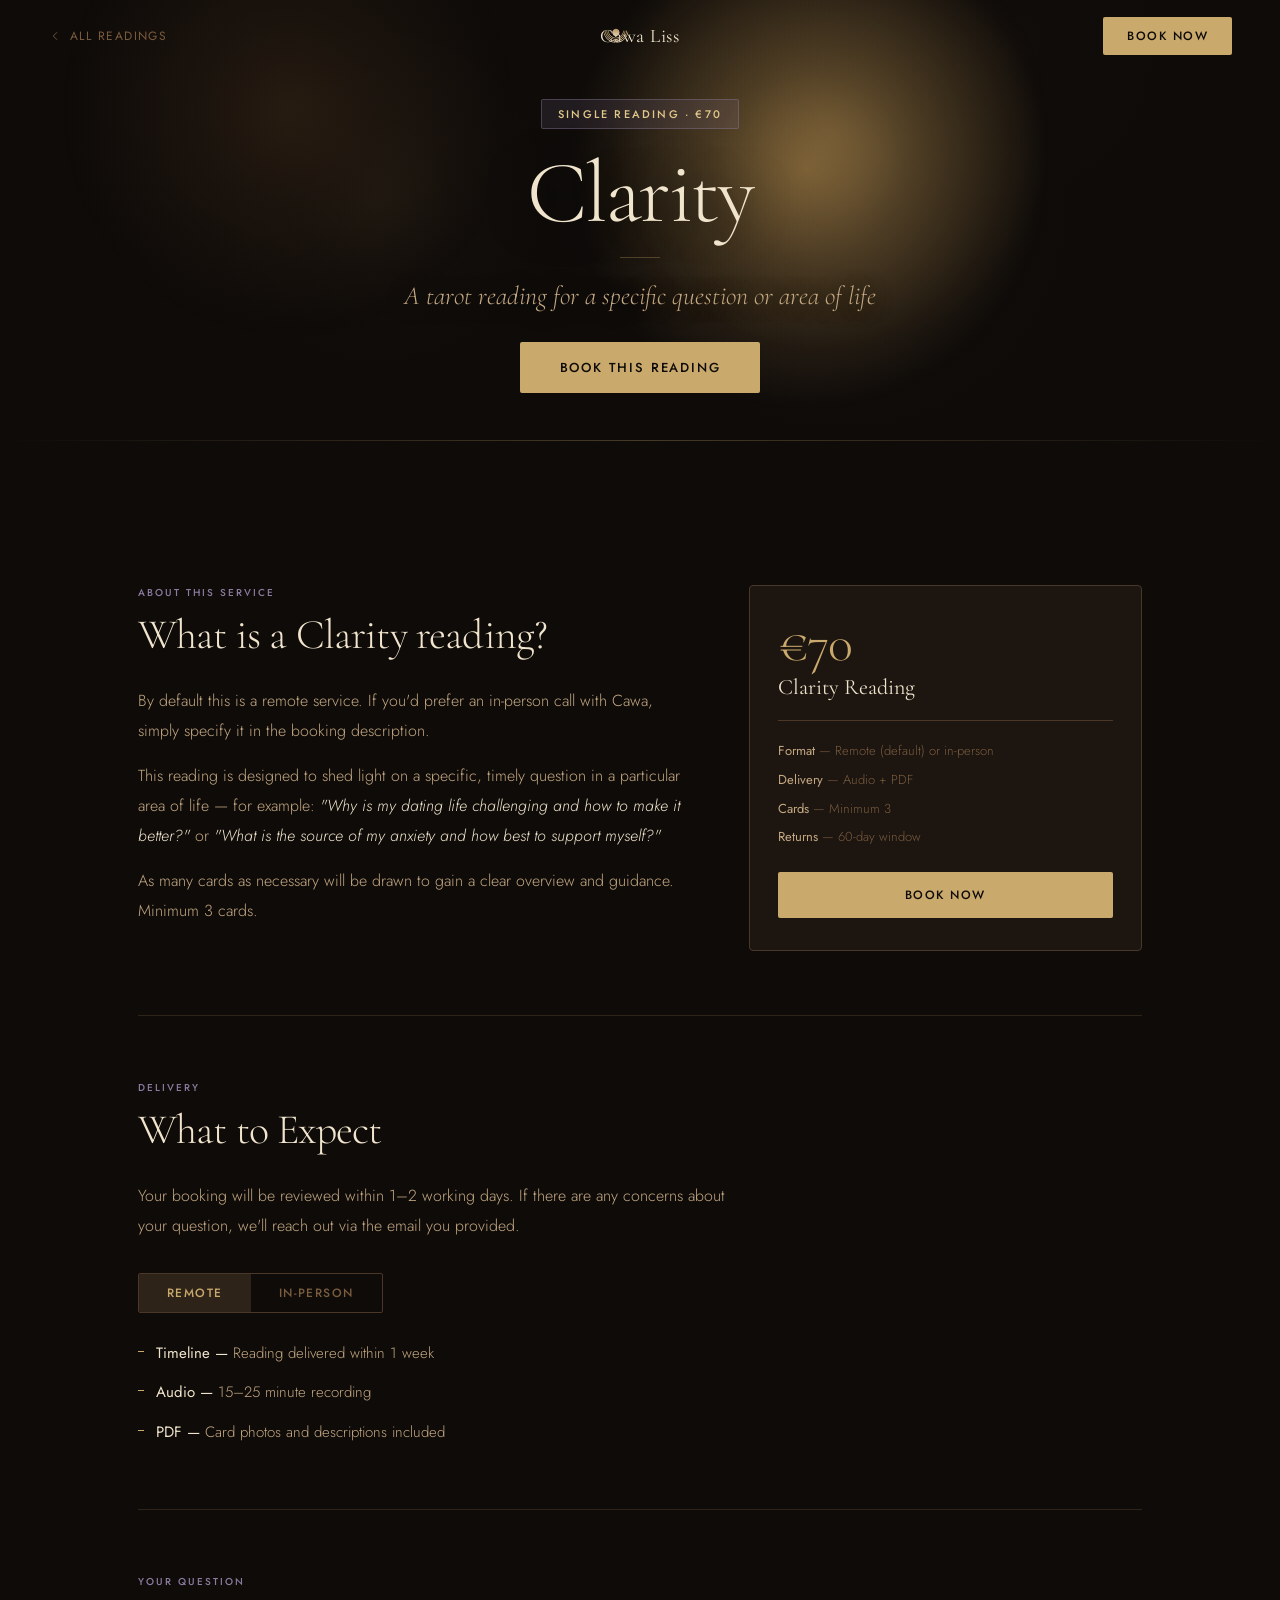
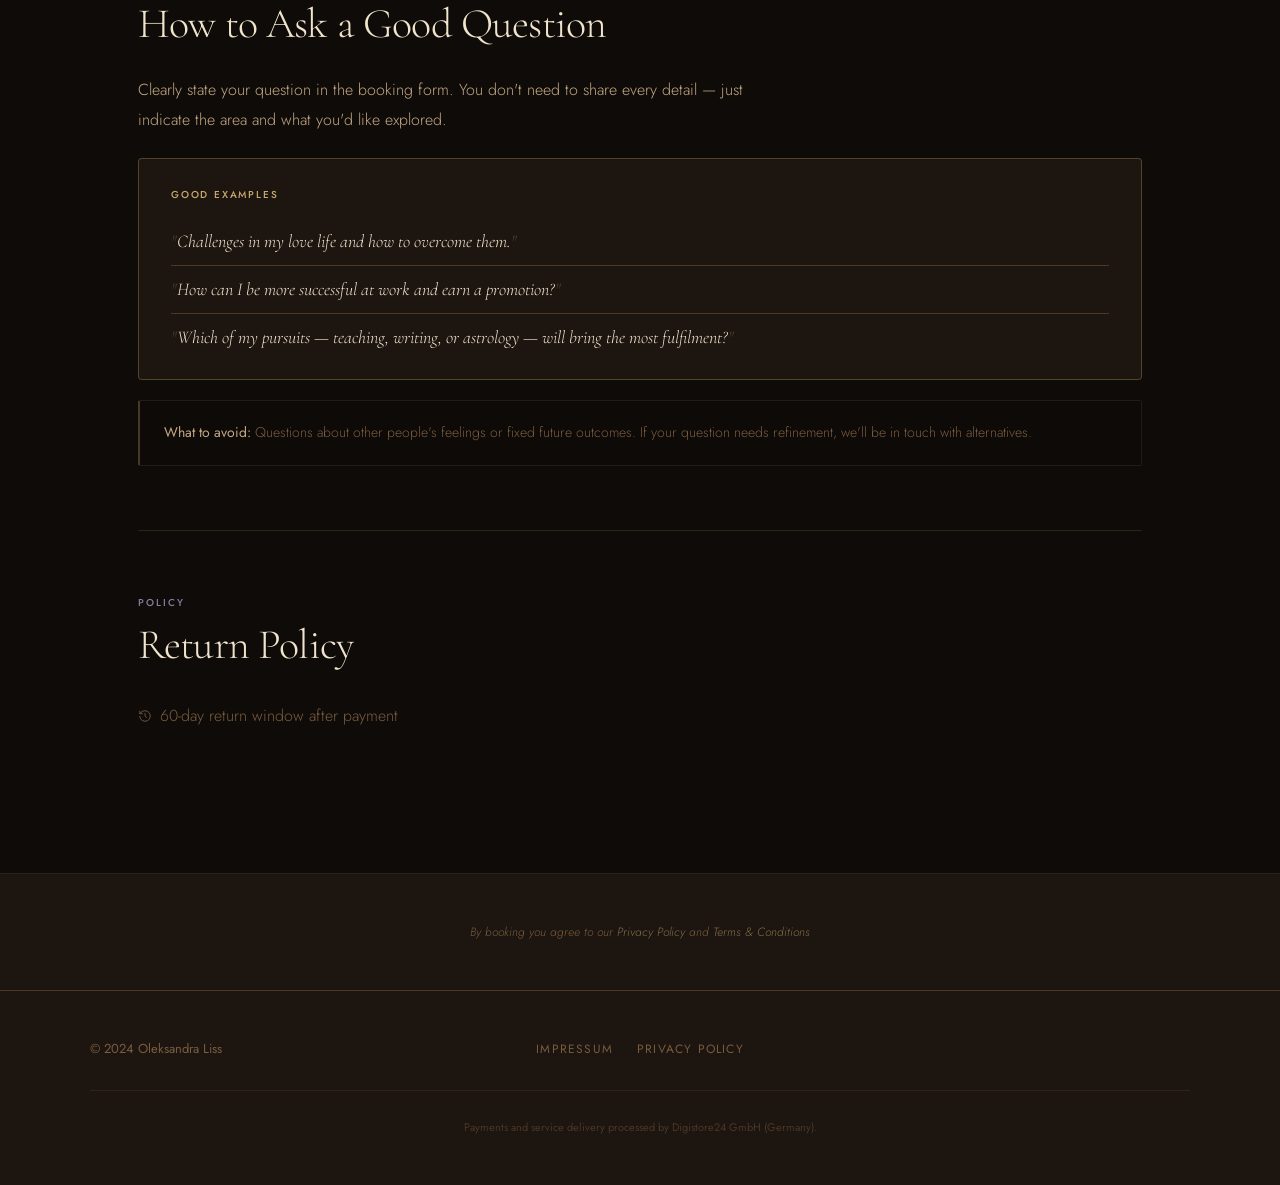
==== clarity.html @ 07af7217 "Initial commit: Tarot booking platform HTML pages, assets, and uploads for the Tarot booking/reading" ====
<!DOCTYPE html>
<html lang="en">
<head>
<meta charset="UTF-8">
<meta http-equiv="Cache-Control" content="no-cache, no-store, must-revalidate">
<link rel="icon" type="image/png" href="assets/cawa_logo.png">
<meta name="viewport" content="width=device-width, initial-scale=1.0">
<title>Clarity — Cawa Liss Tarot</title>
<link rel="preconnect" href="https://fonts.googleapis.com">
<link rel="preconnect" href="https://fonts.gstatic.com" crossorigin>
<link href="https://fonts.googleapis.com/css2?family=Cormorant+Garamond:ital,wght@0,300;0,400;0,500;0,600;1,300;1,400;1,500;1,600&family=Jost:wght@300;400;500;600&display=swap" rel="stylesheet">
<style>
*,*::before,*::after{margin:0;padding:0;box-sizing:border-box;}
html{scroll-behavior:smooth;font-size:16px;}
::-webkit-scrollbar{width:5px;}
::-webkit-scrollbar-track{background:#0E0B09;}
::-webkit-scrollbar-thumb{background:#2E2318;border-radius:3px;}

:root{
  --obsidian:#0E0B09;
  --dark-earth:#1C1510;
  --soil:#2E2318;
  --bark:#4A3728;
  --clay:#7A5C3E;
  --sand:#C4A882;
  --gold:#C9A96C;
  --gold-light:#E2C98A;
  --gold-dim:rgba(201,169,108,0.3);
  --cream:#F0E4CC;
  --midnight:#07101F;
  --mist:#8B7B9E;
  --font-display:'Cormorant Garamond',Georgia,serif;
  --font-body:'Jost',system-ui,sans-serif;
  --ease:cubic-bezier(0.4,0,0.2,1);
}

body{font-family:var(--font-body);background:var(--obsidian);color:var(--sand);-webkit-font-smoothing:antialiased;overflow-x:hidden;}

/* NAV */
nav{position:fixed;top:0;left:0;right:0;z-index:100;display:grid;grid-template-columns:1fr auto 1fr;align-items:center;padding:0 48px;height:72px;transition:background 0.4s var(--ease),backdrop-filter 0.4s var(--ease);border-bottom:1px solid transparent;}
nav.scrolled{background:rgba(14,11,9,0.88);backdrop-filter:blur(18px);-webkit-backdrop-filter:blur(18px);border-color:rgba(74,55,40,0.4);}
.nav-logo{display:grid;align-items:center;text-decoration:none;justify-self:center;}
.nav-logo img,.nav-logo-name{grid-area:1/1;}
.nav-logo img{height:32px;width:auto;opacity:0;transform:scale(0.85);transition:opacity 0.5s var(--ease),transform 0.5s var(--ease);}
.nav-logo-name{font-family:var(--font-display);font-size:19px;font-weight:400;color:var(--cream);letter-spacing:0.04em;opacity:1;transition:opacity 0.5s var(--ease);}
.nav-logo.scrolled img{opacity:1;transform:scale(1);}
.nav-logo.scrolled .nav-logo-name{opacity:0;}
.nav-back{font-family:var(--font-body);font-size:12px;font-weight:400;letter-spacing:0.12em;text-transform:uppercase;color:var(--clay);text-decoration:none;display:flex;align-items:center;gap:8px;transition:color 0.3s;justify-self:start;}
.nav-back:hover{color:var(--gold);}
.nav-back svg{width:14px;height:14px;stroke:currentColor;fill:none;stroke-width:1.5;stroke-linecap:round;stroke-linejoin:round;}
.nav-cta{font-family:var(--font-body);font-size:12px;font-weight:500;letter-spacing:0.12em;text-transform:uppercase;color:var(--obsidian);background:var(--gold);padding:10px 24px;border-radius:2px;text-decoration:none;transition:all 0.3s var(--ease);opacity:0;pointer-events:none;justify-self:end;}
.nav-cta.visible{opacity:1;pointer-events:auto;}
.nav-cta:hover{background:var(--gold-light);}

/* HERO */
#hero{position:relative;width:100%;min-height:380px;height:auto;max-height:440px;padding:100px 0 48px;display:flex;flex-direction:column;align-items:center;justify-content:center;text-align:center;overflow:hidden;}
#smoke-canvas{position:absolute;inset:0;width:100%;height:100%;}
.hero-glow{position:absolute;inset:0;width:100%;height:100%;pointer-events:none;z-index:1;}
.hero-content{position:relative;z-index:2;display:flex;flex-direction:column;align-items:center;gap:20px;padding:0 24px;max-width:800px;}
.hero-price-tag{font-family:var(--font-body);font-size:11px;font-weight:500;letter-spacing:0.2em;text-transform:uppercase;color:var(--gold-light);background:rgba(139,123,158,0.15);border:1px solid rgba(139,123,158,0.4);padding:6px 16px;border-radius:2px;}
.hero-title{font-family:var(--font-display);font-size:clamp(44px,7vw,88px);font-weight:300;color:var(--cream);line-height:1;letter-spacing:-0.03em;text-shadow:0 2px 40px rgba(14,11,9,0.8);}
.hero-subtitle{font-family:var(--font-display);font-size:clamp(18px,2.5vw,26px);font-style:italic;font-weight:300;color:var(--sand);line-height:1.4;max-width:520px;text-shadow:0 1px 20px rgba(14,11,9,0.9);}
.hero-price{font-family:var(--font-display);font-size:clamp(28px,4vw,48px);font-weight:300;color:var(--gold);letter-spacing:-0.02em;}
.btn-book{display:inline-flex;align-items:center;justify-content:center;font-family:var(--font-body);font-size:13px;font-weight:500;letter-spacing:0.14em;text-transform:uppercase;color:var(--obsidian);background:var(--gold);padding:16px 40px;border-radius:2px;text-decoration:none;transition:all 0.3s var(--ease);margin-top:8px;}
.btn-book:hover{background:var(--gold-light);transform:scale(0.98);}
.hero-divider{width:40px;height:1px;background:var(--gold-dim);}

/* CONTENT */
.page-content{max-width:1100px;margin:0 auto;padding:80px 48px;}
.section-divider{width:100%;height:1px;background:linear-gradient(90deg,transparent,var(--gold-dim),transparent);}
.content-section{padding:64px 0;border-bottom:1px solid var(--soil);}
.content-section:last-of-type{border-bottom:none;}
.section-label{font-family:var(--font-body);font-size:10px;font-weight:500;letter-spacing:0.2em;text-transform:uppercase;color:var(--mist);margin-bottom:12px;}
.section-heading{font-family:var(--font-display);font-size:clamp(28px,3.5vw,42px);font-weight:300;color:var(--cream);line-height:1.1;letter-spacing:-0.02em;margin-bottom:28px;}
.body-text{font-family:var(--font-body);font-size:16px;font-weight:300;color:var(--sand);line-height:1.85;max-width:68ch;}
.body-text+.body-text{margin-top:16px;}
.body-text em{color:var(--cream);font-style:italic;}

/* 2-COL LAYOUT */
.two-col{display:grid;grid-template-columns:1fr 1fr;gap:60px;align-items:start;}
.two-col.wide-left{grid-template-columns:1.4fr 1fr;}

/* TAB TOGGLE */
.tab-toggle{margin-top:32px;}
.tab-buttons{display:flex;border:1px solid var(--bark);border-radius:2px;overflow:hidden;width:fit-content;margin-bottom:28px;}
.tab-btn{font-family:var(--font-body);font-size:12px;font-weight:500;letter-spacing:0.12em;text-transform:uppercase;color:var(--clay);background:none;border:none;padding:10px 28px;cursor:pointer;transition:all 0.3s var(--ease);}
.tab-btn.active{background:var(--soil);color:var(--gold);}
.tab-btn:hover:not(.active){color:var(--sand);}
.tab-pane{display:none;}
.tab-pane.active{display:block;}
.delivery-list{list-style:none;display:flex;flex-direction:column;gap:14px;margin-top:8px;}
.delivery-list li{font-family:var(--font-body);font-size:15px;font-weight:300;color:var(--sand);line-height:1.7;padding-left:18px;position:relative;}
.delivery-list li::before{content:'';position:absolute;left:0;top:10px;width:6px;height:1px;background:var(--gold);}
.delivery-item-label{color:var(--cream);font-weight:400;}

/* EXAMPLES BLOCK */
.examples-block{background:var(--dark-earth);border:1px solid var(--gold-dim);border-radius:4px;padding:28px 32px;margin-top:24px;}
.examples-label{font-family:var(--font-body);font-size:10px;font-weight:500;letter-spacing:0.18em;text-transform:uppercase;color:var(--gold);margin-bottom:16px;}
.example-item{font-family:var(--font-display);font-size:18px;font-style:italic;font-weight:300;color:var(--cream);line-height:1.5;padding:10px 0;border-bottom:1px solid var(--bark);}
.example-item:last-child{border-bottom:none;padding-bottom:0;}
.example-item::before{content:'"';color:var(--gold-dim);}
.example-item::after{content:'"';color:var(--gold-dim);}

/* AVOID BLOCK */
.avoid-block{background:rgba(14,11,9,0.6);border:1px solid rgba(74,55,40,0.4);border-left:2px solid rgba(201,169,108,0.3);border-radius:2px;padding:20px 24px;margin-top:16px;}
.avoid-block p{font-family:var(--font-body);font-size:14px;font-weight:300;color:var(--clay);line-height:1.7;}
.avoid-block strong{color:var(--sand);font-weight:400;}

/* RETURN POLICY */
.return-badge{display:inline-flex;align-items:center;gap:8px;margin-top:8px;}
.return-badge svg{width:14px;height:14px;stroke:var(--clay);fill:none;stroke-width:1.5;flex-shrink:0;}
.return-badge span{font-family:var(--font-body);font-size:13px;font-weight:300;color:var(--clay);}

/* SIDEBAR CARD */
.info-card{background:var(--dark-earth);border:1px solid var(--bark);border-radius:4px;padding:32px 28px;position:sticky;top:100px;}
.info-card-price{font-family:var(--font-display);font-size:52px;font-weight:300;color:var(--gold);letter-spacing:-0.03em;line-height:1;margin-bottom:4px;}
.info-card-name{font-family:var(--font-display);font-size:22px;font-weight:400;color:var(--cream);margin-bottom:20px;}
.info-card-divider{height:1px;background:var(--bark);margin:20px 0;}
.info-card-detail{font-family:var(--font-body);font-size:13px;font-weight:300;color:var(--clay);line-height:1.6;margin-bottom:8px;}
.info-card-detail strong{color:var(--sand);font-weight:400;}
.btn-book-card{display:flex;align-items:center;justify-content:center;font-family:var(--font-body);font-size:12px;font-weight:500;letter-spacing:0.12em;text-transform:uppercase;color:var(--obsidian);background:var(--gold);padding:14px 24px;border-radius:2px;text-decoration:none;transition:all 0.3s var(--ease);margin-top:24px;width:100%;}
.btn-book-card:hover{background:var(--gold-light);}

/* BOTTOM CTA */
.bottom-cta{background:var(--dark-earth);border-top:1px solid var(--soil);padding:48px;text-align:center;}
.bottom-cta-text{font-family:var(--font-body);font-size:12px;font-weight:300;color:var(--clay);line-height:1.7;}
.bottom-cta-text a{color:rgba(201,169,108,0.6);text-decoration:none;transition:color 0.3s;}
.bottom-cta-text a:hover{color:var(--gold);}

/* FOOTER */
footer{background:var(--dark-earth);border-top:1px solid var(--bark);padding:48px;}
.footer-inner{max-width:1100px;margin:0 auto;display:grid;grid-template-columns:1fr auto 1fr;gap:32px;align-items:center;margin-bottom:32px;}
.footer-copy{font-family:var(--font-body);font-size:13px;color:var(--clay);}
.footer-links{display:flex;gap:24px;justify-content:center;}
.footer-links a{font-family:var(--font-body);font-size:12px;letter-spacing:0.1em;text-transform:uppercase;color:var(--clay);text-decoration:none;transition:color 0.3s;}
.footer-links a:hover{color:var(--gold);}
.footer-smallprint{max-width:1100px;margin:0 auto;padding-top:28px;border-top:1px solid rgba(74,55,40,0.4);font-family:var(--font-body);font-size:11px;color:var(--bark);text-align:center;line-height:1.6;}

/* REVEAL */
.reveal{opacity:0;transform:translateY(24px);transition:opacity 0.6s var(--ease),transform 0.6s var(--ease);}
.reveal.revealed{opacity:1;transform:translateY(0);}
.reveal-delay-1{transition-delay:0.1s;}
.reveal-delay-2{transition-delay:0.2s;}
.reveal-delay-3{transition-delay:0.3s;}

/* RESPONSIVE */
@media(max-width:860px){
  nav{padding:0 24px;}
  .page-content{padding:60px 24px;}
  .two-col,.two-col.wide-left{grid-template-columns:1fr;}
  .info-card{position:static;margin-top:32px;}
  .footer-inner{grid-template-columns:1fr;text-align:center;gap:16px;}
  .footer-links{flex-wrap:wrap;justify-content:center;}
  .bottom-cta{padding:36px 24px;}
}
@media(max-width:480px){
  .page-content{padding:48px 20px;}
  .content-section{padding:48px 0;}
}
</style>
</head>
<body>

<!-- NAV -->
<nav id="main-nav">
  <a href="index.html" class="nav-back">
    <svg viewBox="0 0 24 24"><polyline points="15 18 9 12 15 6"/></svg>
    All readings
  </a>
  <a href="index.html" class="nav-logo">
    <img src="assets/cawa_logo.png" alt="Cawa Liss">
    <span class="nav-logo-name">Cawa Liss</span>
  </a>
  <a href="https://www.cawaliss.com" target="_blank" rel="noopener" class="nav-cta">Book Now</a>
</nav>

<!-- HERO -->
<section id="hero">
  <canvas id="smoke-canvas"></canvas>
  <canvas class="hero-glow" id="hero-glow-canvas"></canvas>
  <div class="hero-content">
    <div class="hero-price-tag">Single Reading · €70</div>
    <h1 class="hero-title">Clarity</h1>
    <div class="hero-divider"></div>
    <p class="hero-subtitle">A tarot reading for a specific question or area of life</p>
    <a href="https://www.cawaliss.com" target="_blank" rel="noopener" class="btn-book">Book This Reading</a>
  </div>
</section>

<div class="section-divider"></div>

<!-- MAIN CONTENT -->
<div class="page-content">

  <!-- ABOUT + SIDEBAR -->
  <div class="content-section two-col wide-left reveal">
    <div>
      <div class="section-label">About this service</div>
      <h2 class="section-heading">What is a Clarity reading?</h2>
      <p class="body-text">By default this is a remote service. If you'd prefer an in-person call with Cawa, simply specify it in the booking description.</p>
      <p class="body-text" style="margin-top:16px;">This reading is designed to shed light on a specific, timely question in a particular area of life — for example: <em>"Why is my dating life challenging and how to make it better?"</em> or <em>"What is the source of my anxiety and how best to support myself?"</em></p>
      <p class="body-text" style="margin-top:16px;">As many cards as necessary will be drawn to gain a clear overview and guidance. Minimum 3 cards.</p>
    </div>
    <div>
      <div class="info-card">
        <div class="info-card-price">€70</div>
        <div class="info-card-name">Clarity Reading</div>
        <div class="info-card-divider"></div>
        <div class="info-card-detail"><strong>Format</strong> — Remote (default) or in-person</div>
        <div class="info-card-detail"><strong>Delivery</strong> — Audio + PDF</div>
        <div class="info-card-detail"><strong>Cards</strong> — Minimum 3</div>
        <div class="info-card-detail"><strong>Returns</strong> — 60-day window</div>
        <a href="https://www.cawaliss.com" target="_blank" rel="noopener" class="btn-book-card">Book Now</a>
      </div>
    </div>
  </div>

  <!-- WHAT TO EXPECT -->
  <div class="content-section reveal">
    <div class="section-label">Delivery</div>
    <h2 class="section-heading">What to Expect</h2>
    <p class="body-text">Your booking will be reviewed within 1–2 working days. If there are any concerns about your question, we'll reach out via the email you provided.</p>
    <div class="tab-toggle">
      <div class="tab-buttons">
        <button class="tab-btn active" data-tab="remote">Remote</button>
        <button class="tab-btn" data-tab="inperson">In-Person</button>
      </div>
      <div class="tab-pane active" id="tab-remote">
        <ul class="delivery-list">
          <li><span class="delivery-item-label">Timeline —</span> Reading delivered within 1 week</li>
          <li><span class="delivery-item-label">Audio —</span> 15–25 minute recording</li>
          <li><span class="delivery-item-label">PDF —</span> Card photos and descriptions included</li>
        </ul>
      </div>
      <div class="tab-pane" id="tab-inperson">
        <ul class="delivery-list">
          <li><span class="delivery-item-label">Booking —</span> A call booking link sent within 1–2 working days</li>
          <li><span class="delivery-item-label">After the call —</span> Recording and PDF provided</li>
        </ul>
        <p class="body-text" style="margin-top:16px;font-size:14px;">To request in-person, specify this in your booking description.</p>
      </div>
    </div>
  </div>

  <!-- HOW TO ASK -->
  <div class="content-section reveal">
    <div class="section-label">Your question</div>
    <h2 class="section-heading">How to Ask a Good Question</h2>
    <p class="body-text">Clearly state your question in the booking form. You don't need to share every detail — just indicate the area and what you'd like explored.</p>

    <div class="examples-block">
      <div class="examples-label">Good examples</div>
      <div class="example-item">Challenges in my love life and how to overcome them.</div>
      <div class="example-item">How can I be more successful at work and earn a promotion?</div>
      <div class="example-item">Which of my pursuits — teaching, writing, or astrology — will bring the most fulfilment?</div>
    </div>

    <div class="avoid-block" style="margin-top:20px;">
      <p><strong>What to avoid:</strong> Questions about other people's feelings or fixed future outcomes. If your question needs refinement, we'll be in touch with alternatives.</p>
    </div>
  </div>

  <!-- RETURN POLICY -->
  <div class="content-section reveal">
    <div class="section-label">Policy</div>
    <h2 class="section-heading">Return Policy</h2>
    <div class="return-badge">
      <svg viewBox="0 0 24 24"><path d="M3 12a9 9 0 1 0 9-9 9.75 9.75 0 0 0-6.74 2.74L3 8"/><path d="M3 3v5h5"/><polyline points="12 7 12 12 15 15"/></svg>
      <span style="font-size: 16px">60-day return window after payment</span>
    </div>
  </div>

</div>

<!-- BOTTOM CTA -->
<div class="bottom-cta">
  <p class="bottom-cta-text"><em>By booking you agree to our <a href="#">Privacy Policy</a> and <a href="#">Terms &amp; Conditions</a></em></p>
</div>

<!-- FOOTER -->
<footer>
  <div class="footer-inner">
    <div class="footer-copy">© 2024 Oleksandra Liss</div>
    <div class="footer-links">
      <a href="#">Impressum</a>
      <a href="#">Privacy Policy</a>
    </div>
    <div></div>
  </div>
  <div class="footer-smallprint">Payments and service delivery processed by Digistore24 GmbH (Germany).</div>
</footer>

<script>
/* SMOKE CANVAS */
(function(){
  const canvas=document.getElementById('smoke-canvas');
  const ctx=canvas.getContext('2d');
  let W,H;
  function resize(){W=canvas.width=canvas.offsetWidth;H=canvas.height=canvas.offsetHeight;}
  resize();
  window.addEventListener('resize',resize);
  const orbs=Array.from({length:6},(_,i)=>{
    const palette=[[201,169,108],[201,169,108],[44,74,106],[26,14,28],[139,123,158],[180,130,80]];
    const c=palette[i];
    return{cx:0.2+Math.random()*0.6,cy:0.2+Math.random()*0.6,r:0.28+Math.random()*0.32,color:c,alphaBase:0.05+Math.random()*0.07,pulsePhase:Math.random()*Math.PI*2,pulseSpeed:0.00045+Math.random()*0.0003,pulseDepth:0.3+Math.random()*0.25,rPulsePhase:Math.random()*Math.PI*2,rPulseSpeed:0.00035+Math.random()*0.00025,speedX:(Math.random()-0.5)*0.0006,speedY:(Math.random()-0.5)*0.00045,drift:Math.random()*Math.PI*2,driftSpeed:0.000175+Math.random()*0.000125};
  });
  let last=0;
  function draw(ts){
    const dt=Math.min(ts-last,50);last=ts;
    ctx.clearRect(0,0,W,H);
    ctx.fillStyle='#0E0B09';ctx.fillRect(0,0,W,H);
    for(const o of orbs){
      o.drift+=o.driftSpeed*dt;o.pulsePhase+=o.pulseSpeed*dt;o.rPulsePhase+=o.rPulseSpeed*dt;
      o.cx+=o.speedX*dt+Math.sin(o.drift)*0.00009;
      o.cy+=o.speedY*dt+Math.cos(o.drift*0.6)*0.00007;
      if(o.cx<0.08||o.cx>0.92)o.speedX*=-0.98;
      if(o.cy<0.08||o.cy>0.92)o.speedY*=-0.98;
      o.cx=Math.max(0.08,Math.min(0.92,o.cx));
      o.cy=Math.max(0.08,Math.min(0.92,o.cy));
      const pulse=1+o.pulseDepth*Math.sin(o.pulsePhase);
      const rp=1+(0.08+Math.random()*0.01)*Math.sin(o.rPulsePhase);
      const alpha=o.alphaBase*pulse;
      const r=o.r*rp*Math.min(W,H);
      const x=o.cx*W,y=o.cy*H;
      const grd=ctx.createRadialGradient(x,y,0,x,y,r);
      const[R,G,B]=o.color;
      grd.addColorStop(0,`rgba(${R},${G},${B},${alpha})`);
      grd.addColorStop(0.45,`rgba(${R},${G},${B},${alpha*0.35})`);
      grd.addColorStop(1,`rgba(${R},${G},${B},0)`);
      ctx.beginPath();ctx.arc(x,y,r,0,Math.PI*2);ctx.fillStyle=grd;ctx.fill();
    }
    const vig=ctx.createRadialGradient(W/2,H/2,H*0.1,W/2,H/2,H*0.8);
    vig.addColorStop(0,'rgba(14,11,9,0)');vig.addColorStop(0.7,'rgba(14,11,9,0.3)');vig.addColorStop(1,'rgba(14,11,9,0.7)');
    ctx.fillStyle=vig;ctx.fillRect(0,0,W,H);
    requestAnimationFrame(draw);
  }
  requestAnimationFrame(draw);
})();

/* HERO GLOW */
(function(){
  const canvas=document.getElementById('hero-glow-canvas');
  const ctx=canvas.getContext('2d');
  let W,H;
  function resize(){W=canvas.width=canvas.offsetWidth;H=canvas.height=canvas.offsetHeight;}
  resize();window.addEventListener('resize',resize);
  const orbs=[
    {ox:0.0,oy:0.0,r:0.55,phase:0.0,pSpeed:0.00066,drift:0.0,driftS:0.00036,color:[201,155,80],alpha:0.30},
    {ox:0.18,oy:0.10,r:0.50,phase:1.4,pSpeed:0.00084,drift:2.2,driftS:0.00027,color:[220,175,100],alpha:0.24},
    {ox:-0.2,oy:0.18,r:0.52,phase:2.8,pSpeed:0.00054,drift:4.0,driftS:0.00042,color:[180,120,60],alpha:0.26},
  ];
  let last=0;
  function draw(ts){
    const dt=Math.min(ts-last,50);last=ts;
    ctx.clearRect(0,0,W,H);
    const ax=W*0.5,ay=H*0.28;
    for(const o of orbs){
      o.phase+=o.pSpeed*dt;o.drift+=o.driftS*dt;
      const x=ax+o.ox*W*0.5+Math.sin(o.drift)*W*0.18;
      const y=ay+o.oy*H*0.5+Math.cos(o.drift*0.65)*H*0.12;
      const r=o.r*Math.min(W,H);
      const pulse=1+0.55*Math.sin(o.phase);
      const alpha=o.alpha*pulse;
      const grd=ctx.createRadialGradient(x,y,0,x,y,r);
      const[R,G,B]=o.color;
      grd.addColorStop(0,`rgba(${R},${G},${B},${alpha})`);
      grd.addColorStop(0.4,`rgba(${R},${G},${B},${alpha*0.5})`);
      grd.addColorStop(1,`rgba(${R},${G},${B},0)`);
      ctx.beginPath();ctx.arc(x,y,r,0,Math.PI*2);ctx.fillStyle=grd;ctx.fill();
    }
    requestAnimationFrame(draw);
  }
  requestAnimationFrame(draw);
})();

/* NAV */
const nav=document.getElementById('main-nav');
window.addEventListener('scroll',()=>{nav.classList.toggle('scrolled',window.scrollY>40);},{passive:true});

/* TABS */
document.querySelectorAll('.tab-btn').forEach(btn=>{
  btn.addEventListener('click',()=>{
    const tab=btn.dataset.tab;
    btn.closest('.tab-toggle').querySelectorAll('.tab-btn').forEach(b=>b.classList.remove('active'));
    btn.classList.add('active');
    btn.closest('.tab-toggle').querySelectorAll('.tab-pane').forEach(p=>p.classList.remove('active'));
    document.getElementById('tab-'+tab).classList.add('active');
  });
});

/* REVEAL */
const revealEls=document.querySelectorAll('.reveal');
const observer=new IntersectionObserver(entries=>{
  entries.forEach(e=>{if(e.isIntersecting){e.target.classList.add('revealed');observer.unobserve(e.target);}});
},{threshold:0.1});
revealEls.forEach(el=>observer.observe(el));

// Logo crossfade + CTA reveal on scroll
const navLogo = document.querySelector('.nav-logo');
const navCta = document.querySelector('.nav-cta');
const hero = document.getElementById('hero');
window.addEventListener('scroll', () => {
  const pastHero = window.scrollY > (hero ? hero.offsetHeight * 0.8 : 300);
  navLogo.classList.toggle('scrolled', window.scrollY > 60);
  navCta.classList.toggle('visible', pastHero);
}, { passive: true });
</script>
</body>
</html>
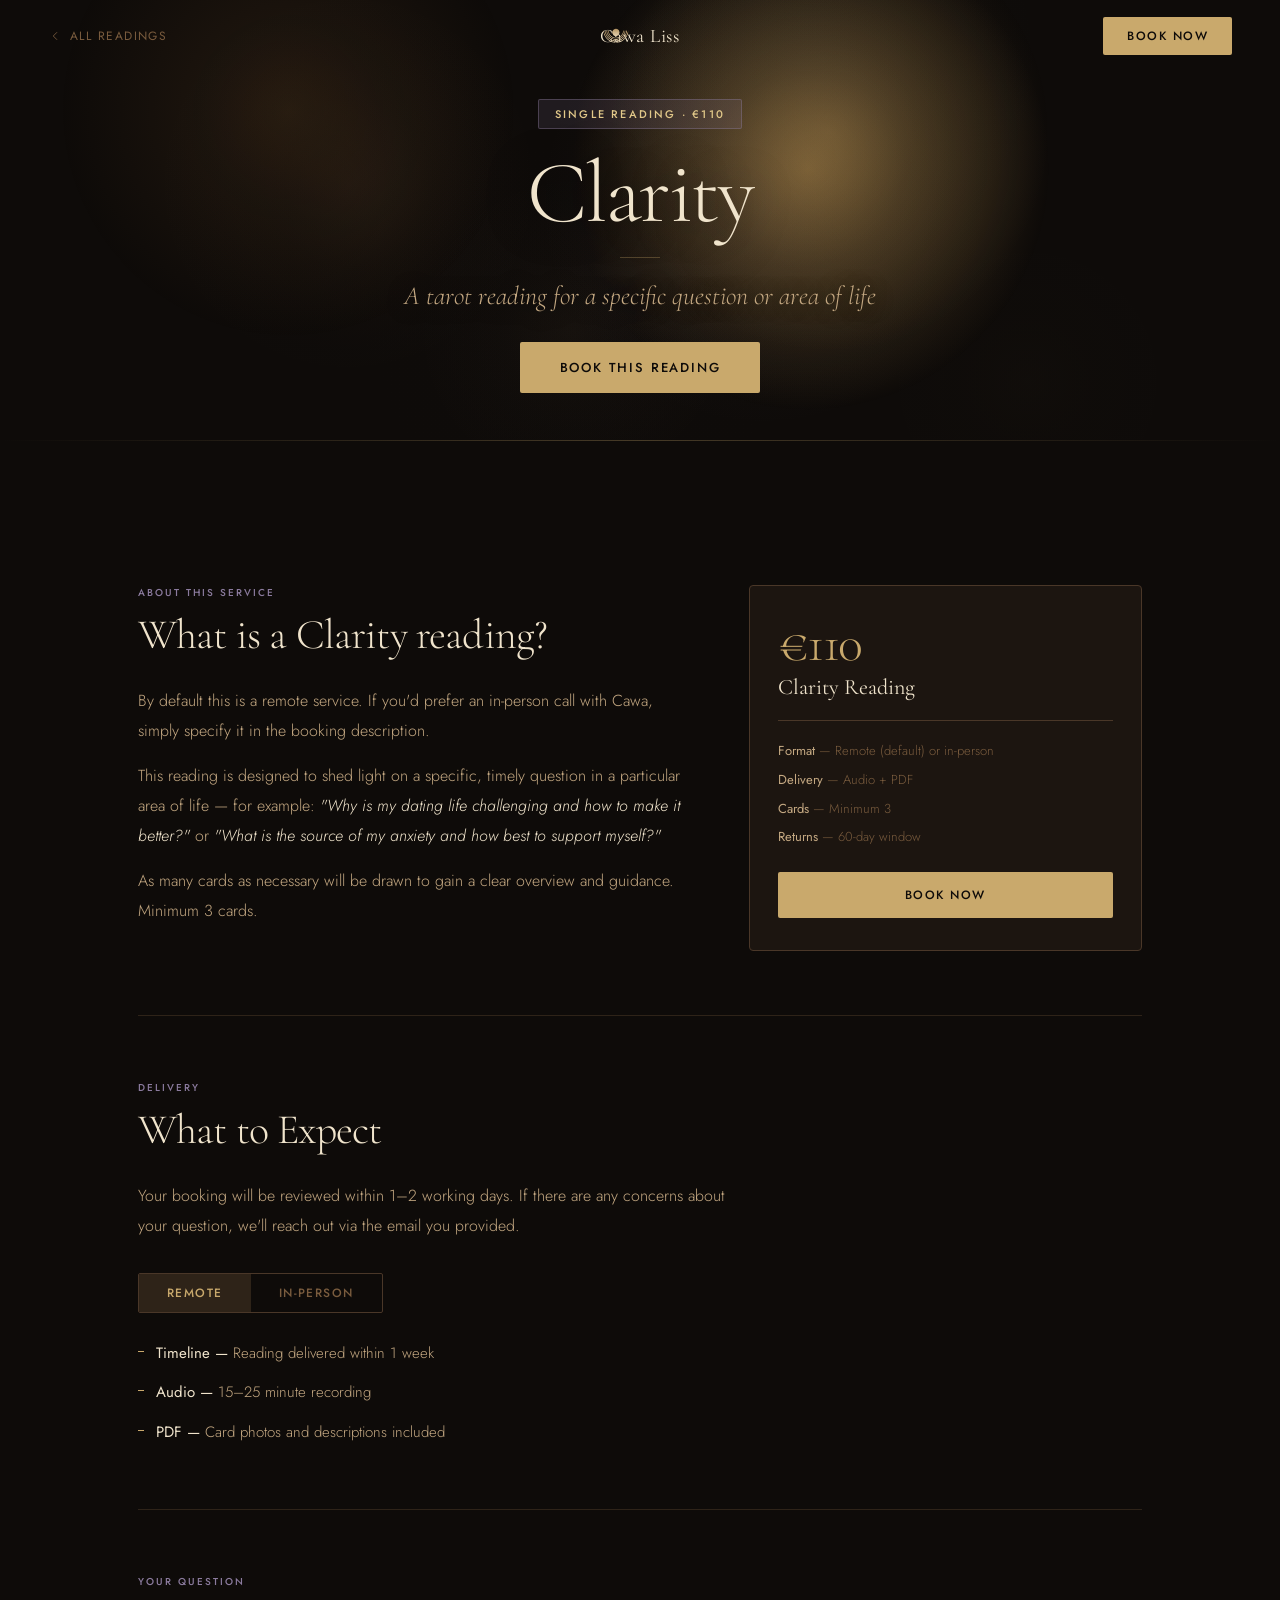
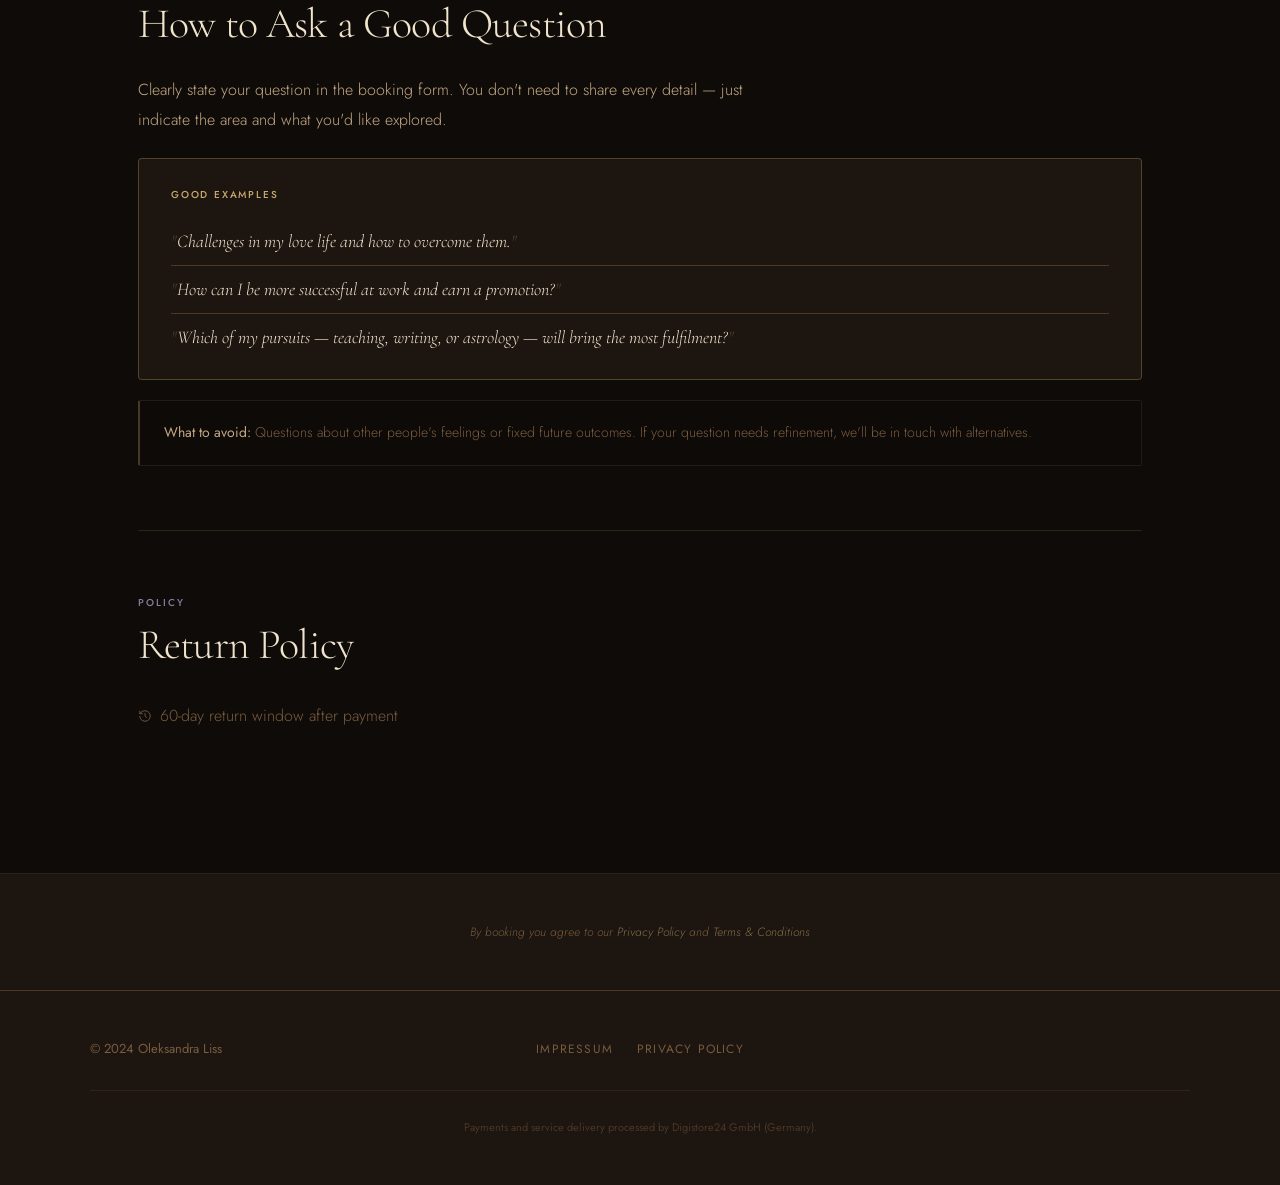
==== commit 621b71ab: "Add card assets and update HTML pages Added Grand Etteilla tarot card images for batons, coins, cups" ====
--- a/clarity.html
+++ b/clarity.html
@@ -179,7 +179,7 @@
   <canvas id="smoke-canvas"></canvas>
   <canvas class="hero-glow" id="hero-glow-canvas"></canvas>
   <div class="hero-content">
-    <div class="hero-price-tag">Single Reading · €70</div>
+    <div class="hero-price-tag">Single Reading · €110</div>
     <h1 class="hero-title">Clarity</h1>
     <div class="hero-divider"></div>
     <p class="hero-subtitle">A tarot reading for a specific question or area of life</p>
@@ -203,7 +203,7 @@
     </div>
     <div>
       <div class="info-card">
-        <div class="info-card-price">€70</div>
+        <div class="info-card-price">€110</div>
         <div class="info-card-name">Clarity Reading</div>
         <div class="info-card-divider"></div>
         <div class="info-card-detail"><strong>Format</strong> — Remote (default) or in-person</div>
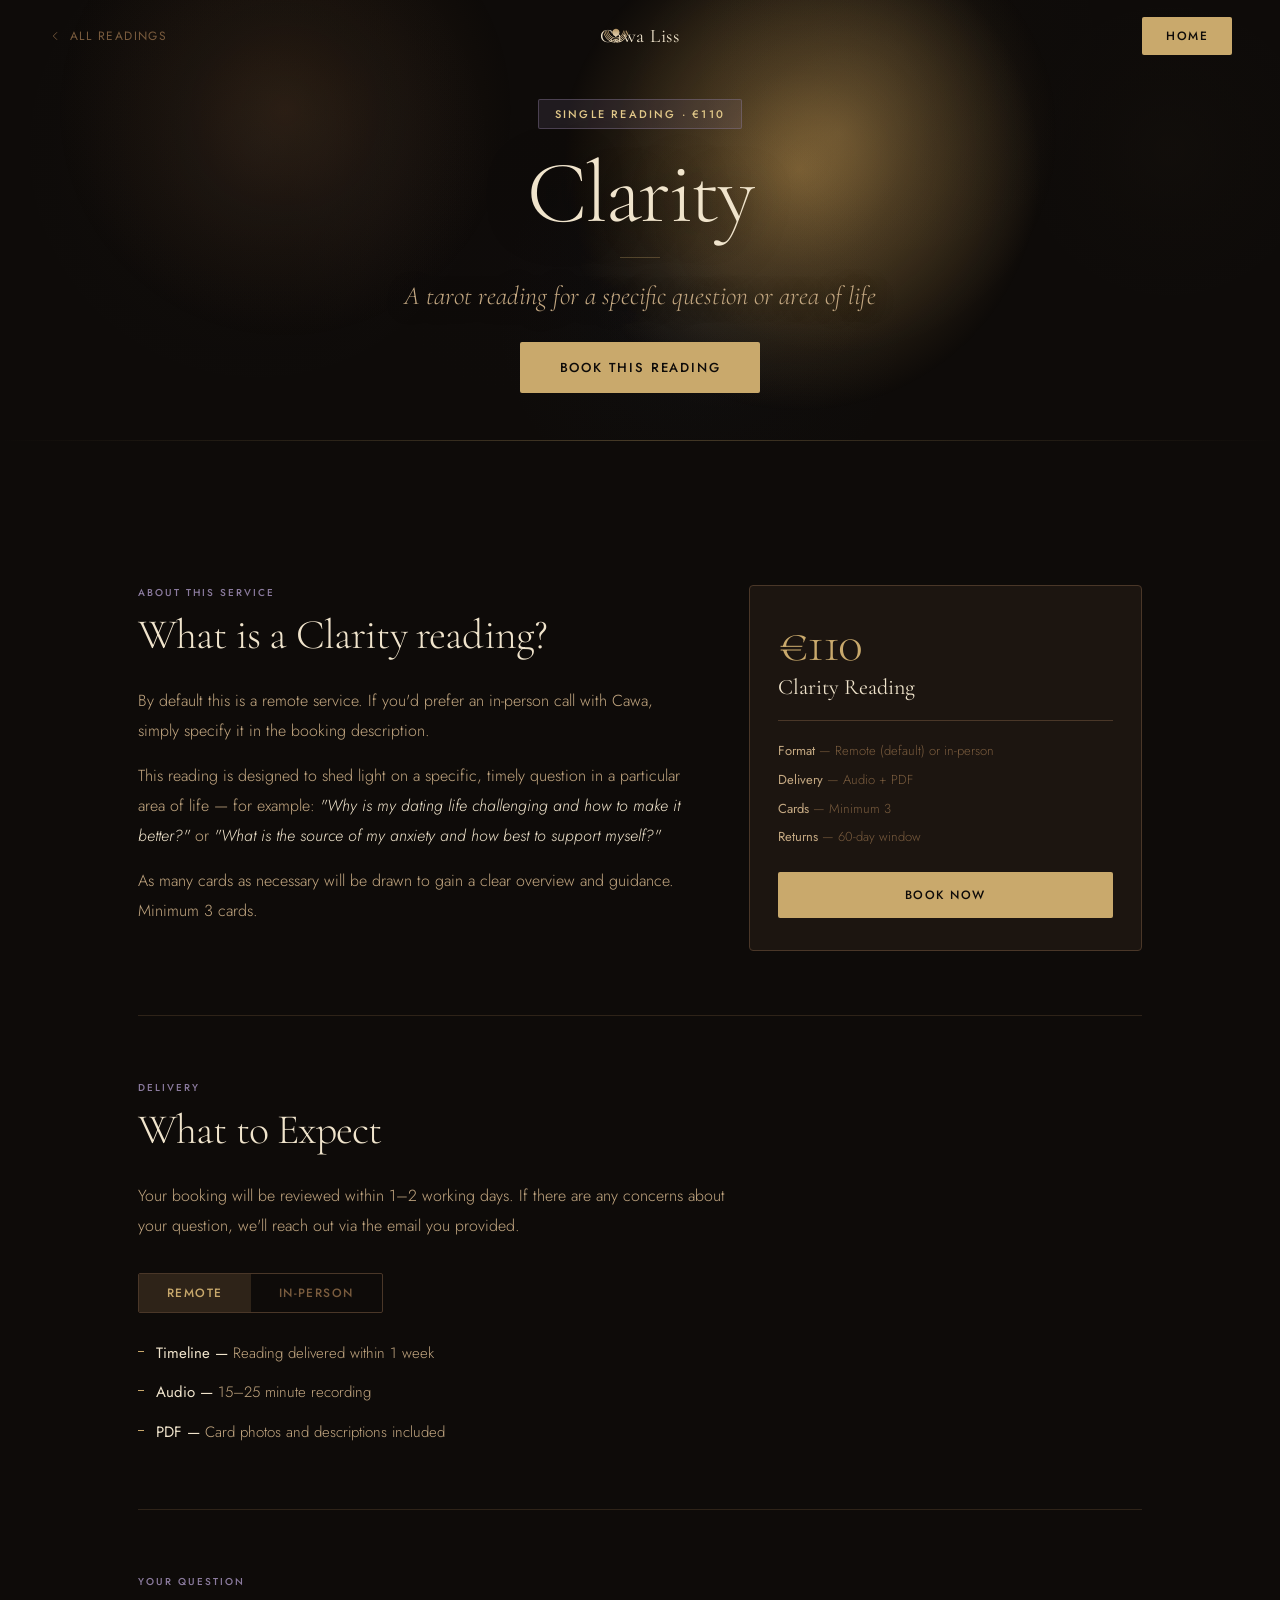
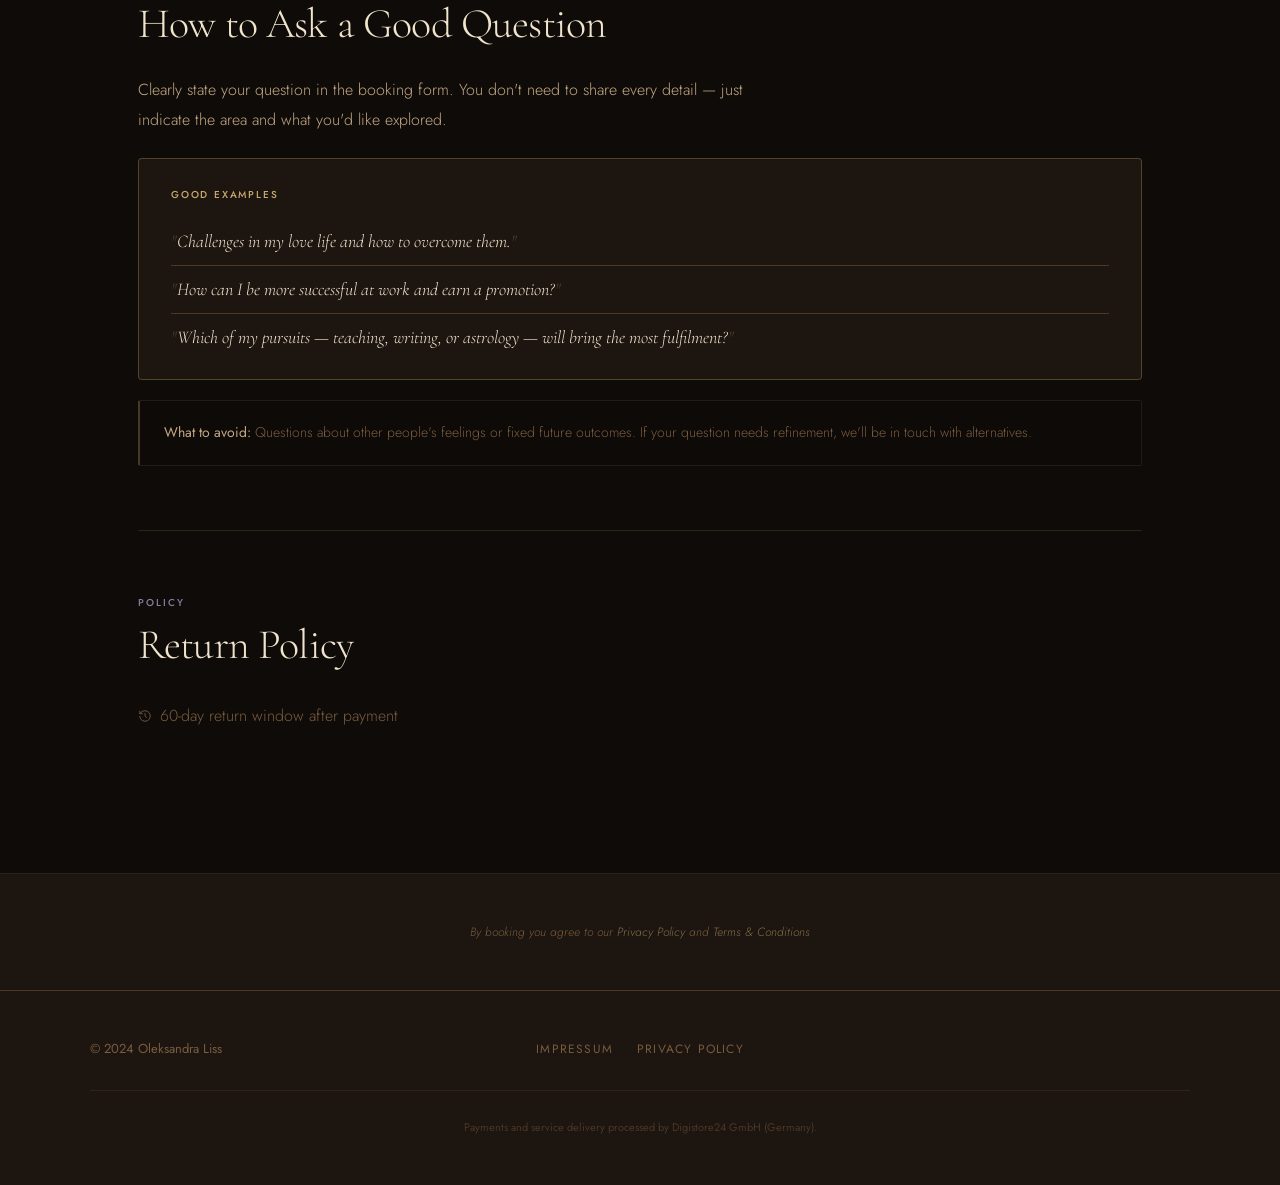
==== commit 6ec3eab6: "Restore service pages; fix Learn More + booking + nav links - Restore clarity/sunlit-sojourn/divine-" ====
--- a/clarity.html
+++ b/clarity.html
@@ -171,7 +171,7 @@
     <img src="assets/cawa_logo.png" alt="Cawa Liss">
     <span class="nav-logo-name">Cawa Liss</span>
   </a>
-  <a href="https://www.cawaliss.com" target="_blank" rel="noopener" class="nav-cta">Book Now</a>
+  <a href="index.html" class="nav-cta">Home</a>
 </nav>
 
 <!-- HERO -->
@@ -183,7 +183,7 @@
     <h1 class="hero-title">Clarity</h1>
     <div class="hero-divider"></div>
     <p class="hero-subtitle">A tarot reading for a specific question or area of life</p>
-    <a href="https://www.cawaliss.com" target="_blank" rel="noopener" class="btn-book">Book This Reading</a>
+    <a href="https://www.checkout-ds24.com/product/540109" target="_blank" rel="noopener" class="btn-book">Book This Reading</a>
   </div>
 </section>
 
@@ -210,7 +210,7 @@
         <div class="info-card-detail"><strong>Delivery</strong> — Audio + PDF</div>
         <div class="info-card-detail"><strong>Cards</strong> — Minimum 3</div>
         <div class="info-card-detail"><strong>Returns</strong> — 60-day window</div>
-        <a href="https://www.cawaliss.com" target="_blank" rel="noopener" class="btn-book-card">Book Now</a>
+        <a href="https://www.checkout-ds24.com/product/540109" target="_blank" rel="noopener" class="btn-book-card">Book Now</a>
       </div>
     </div>
   </div>
@@ -274,7 +274,7 @@
 
 <!-- BOTTOM CTA -->
 <div class="bottom-cta">
-  <p class="bottom-cta-text"><em>By booking you agree to our <a href="#">Privacy Policy</a> and <a href="#">Terms &amp; Conditions</a></em></p>
+  <p class="bottom-cta-text"><em>By booking you agree to our <a href="privacy-policy.html">Privacy Policy</a> and <a href="privacy-policy.html">Terms &amp; Conditions</a></em></p>
 </div>
 
 <!-- FOOTER -->
@@ -282,8 +282,8 @@
   <div class="footer-inner">
     <div class="footer-copy">© 2024 Oleksandra Liss</div>
     <div class="footer-links">
-      <a href="#">Impressum</a>
-      <a href="#">Privacy Policy</a>
+      <a href="impressum.html">Impressum</a>
+      <a href="privacy-policy.html">Privacy Policy</a>
     </div>
     <div></div>
   </div>
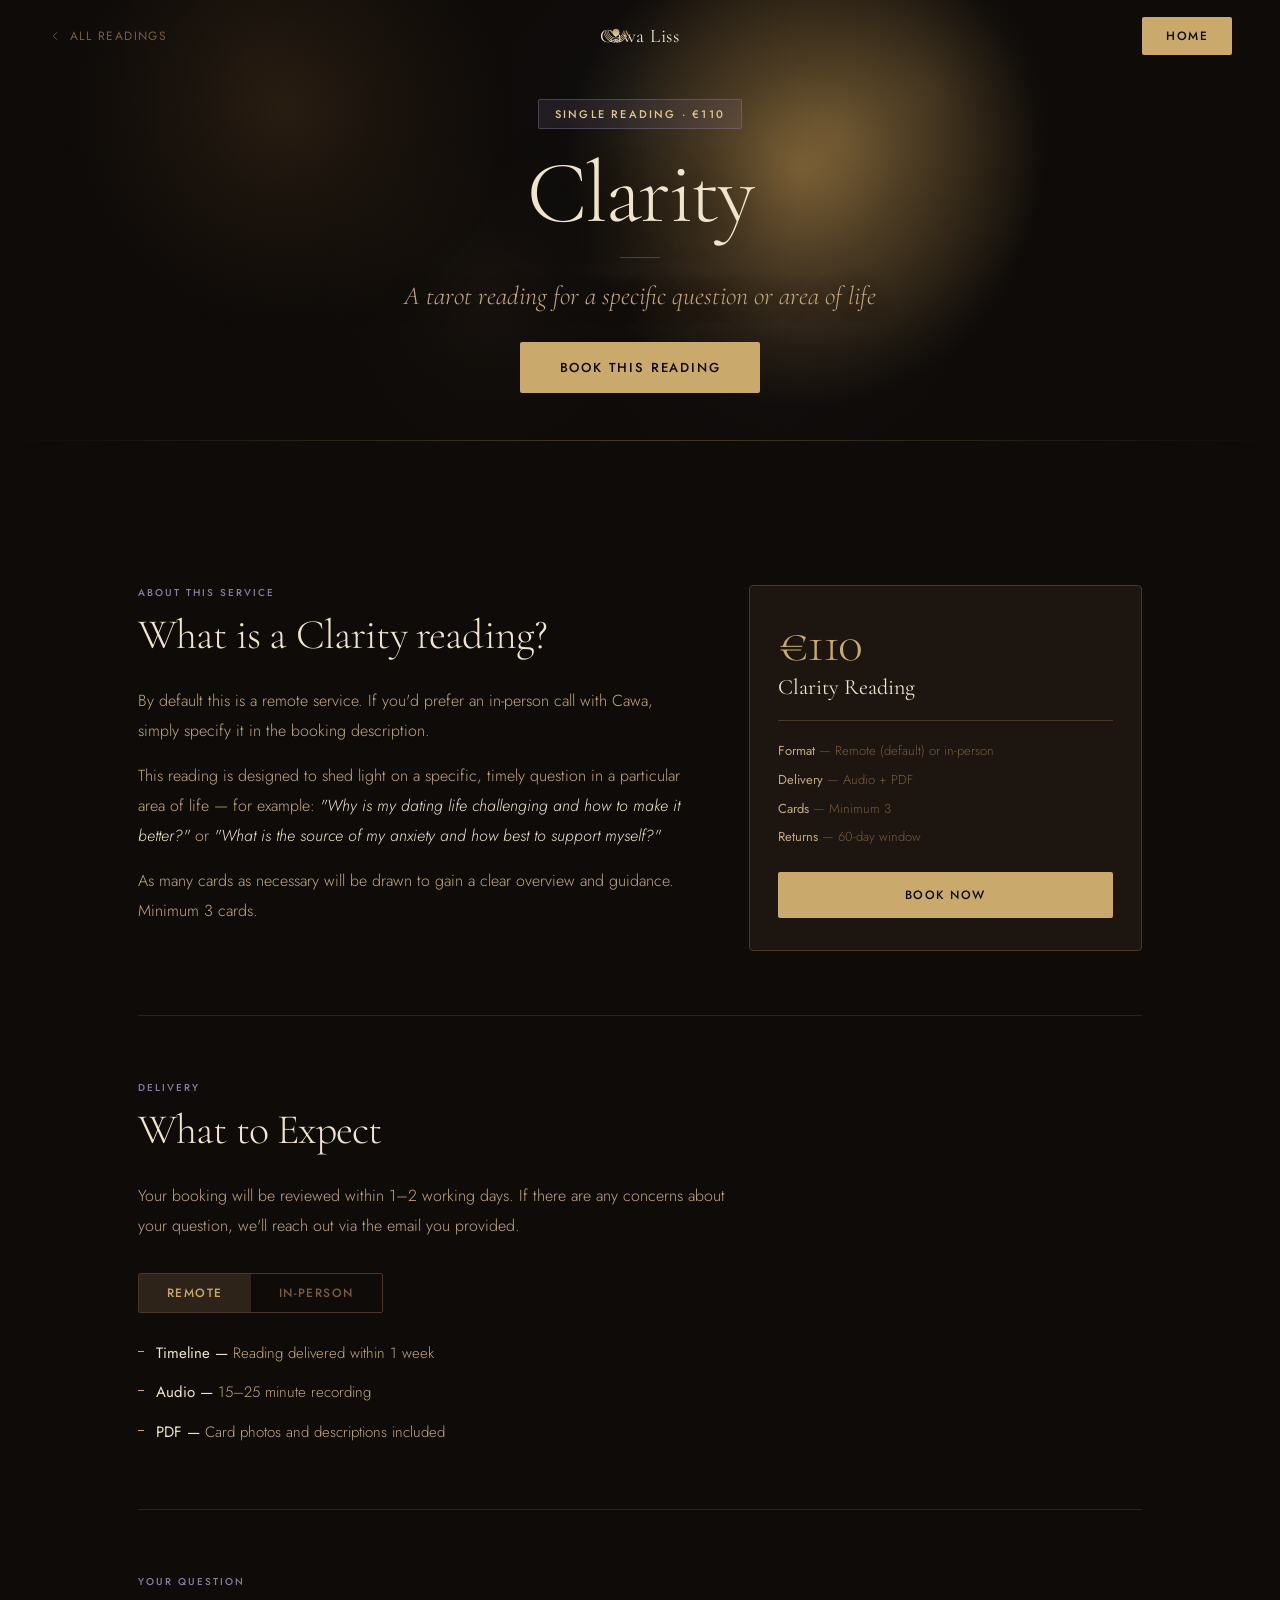
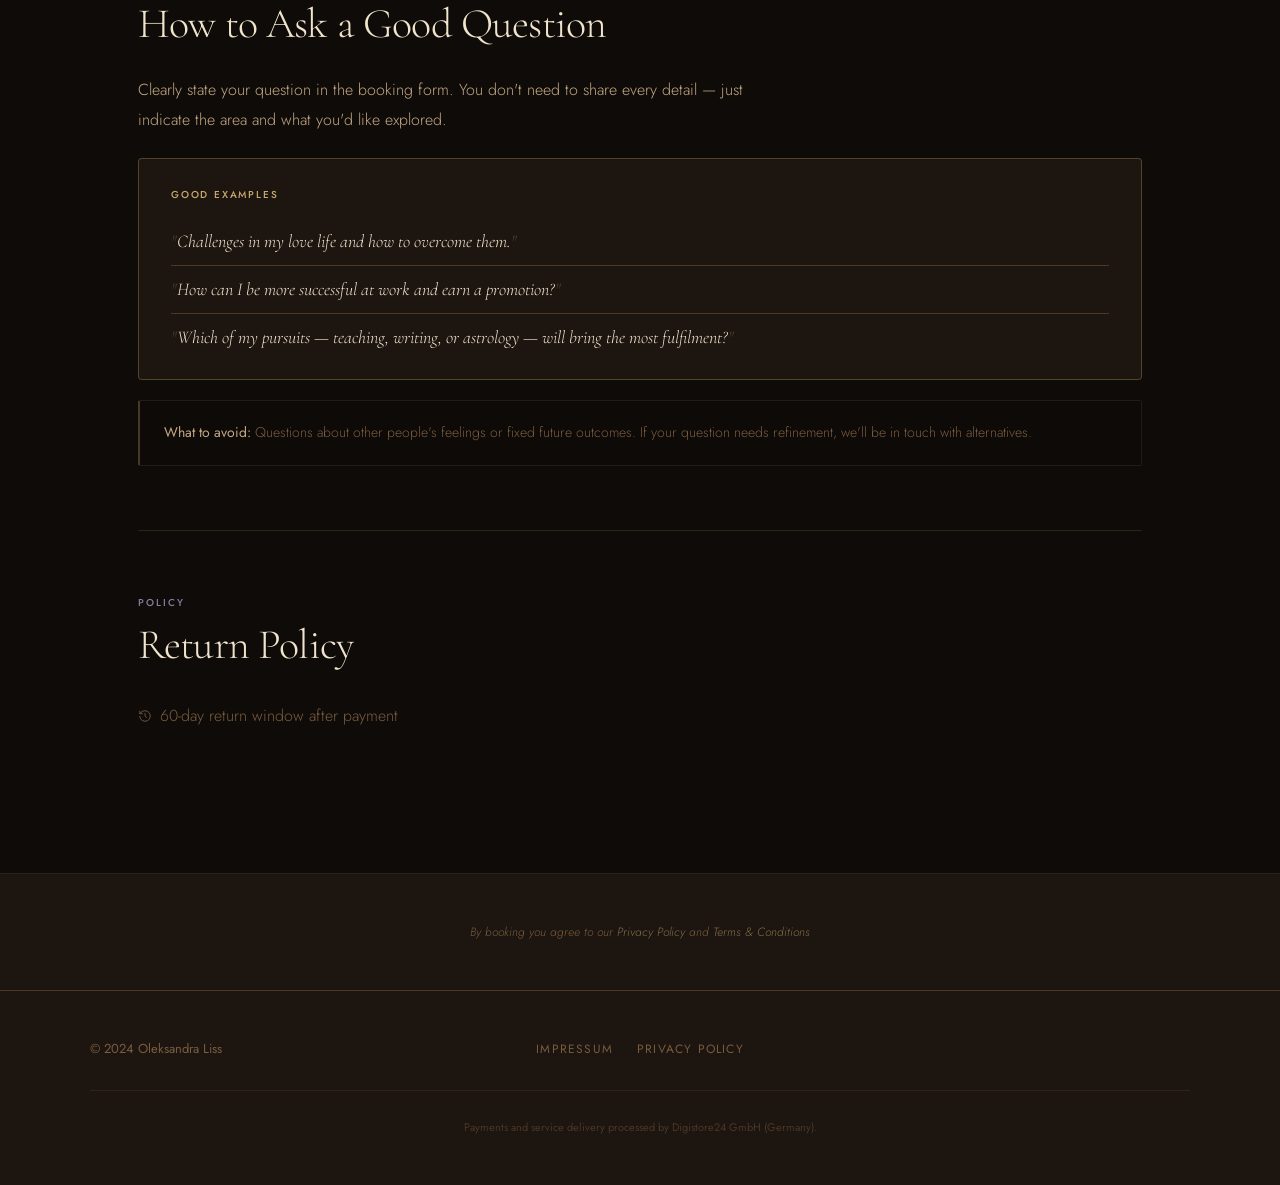
==== commit cee1c003: "Update routing: use path-based links and Vercel rewrites Changed all relative HTML file links to abs" ====
--- a/clarity.html
+++ b/clarity.html
@@ -3,7 +3,7 @@
 <head>
 <meta charset="UTF-8">
 <meta http-equiv="Cache-Control" content="no-cache, no-store, must-revalidate">
-<link rel="icon" type="image/png" href="assets/cawa_logo.png">
+<link rel="icon" type="image/png" href="/assets/cawa_logo.png">
 <meta name="viewport" content="width=device-width, initial-scale=1.0">
 <title>Clarity — Cawa Liss Tarot</title>
 <link rel="preconnect" href="https://fonts.googleapis.com">
@@ -163,15 +163,15 @@
 
 <!-- NAV -->
 <nav id="main-nav">
-  <a href="index.html" class="nav-back">
+  <a href="/" class="nav-back">
     <svg viewBox="0 0 24 24"><polyline points="15 18 9 12 15 6"/></svg>
     All readings
   </a>
-  <a href="index.html" class="nav-logo">
-    <img src="assets/cawa_logo.png" alt="Cawa Liss">
+  <a href="/" class="nav-logo">
+    <img src="/assets/cawa_logo.png" alt="Cawa Liss">
     <span class="nav-logo-name">Cawa Liss</span>
   </a>
-  <a href="index.html" class="nav-cta">Home</a>
+  <a href="/" class="nav-cta">Home</a>
 </nav>
 
 <!-- HERO -->
@@ -274,7 +274,7 @@
 
 <!-- BOTTOM CTA -->
 <div class="bottom-cta">
-  <p class="bottom-cta-text"><em>By booking you agree to our <a href="privacy-policy.html">Privacy Policy</a> and <a href="privacy-policy.html">Terms &amp; Conditions</a></em></p>
+  <p class="bottom-cta-text"><em>By booking you agree to our <a href="/privacy-policy">Privacy Policy</a> and <a href="/privacy-policy">Terms &amp; Conditions</a></em></p>
 </div>
 
 <!-- FOOTER -->
@@ -282,8 +282,8 @@
   <div class="footer-inner">
     <div class="footer-copy">© 2024 Oleksandra Liss</div>
     <div class="footer-links">
-      <a href="impressum.html">Impressum</a>
-      <a href="privacy-policy.html">Privacy Policy</a>
+      <a href="/impressum">Impressum</a>
+      <a href="/privacy-policy">Privacy Policy</a>
     </div>
     <div></div>
   </div>
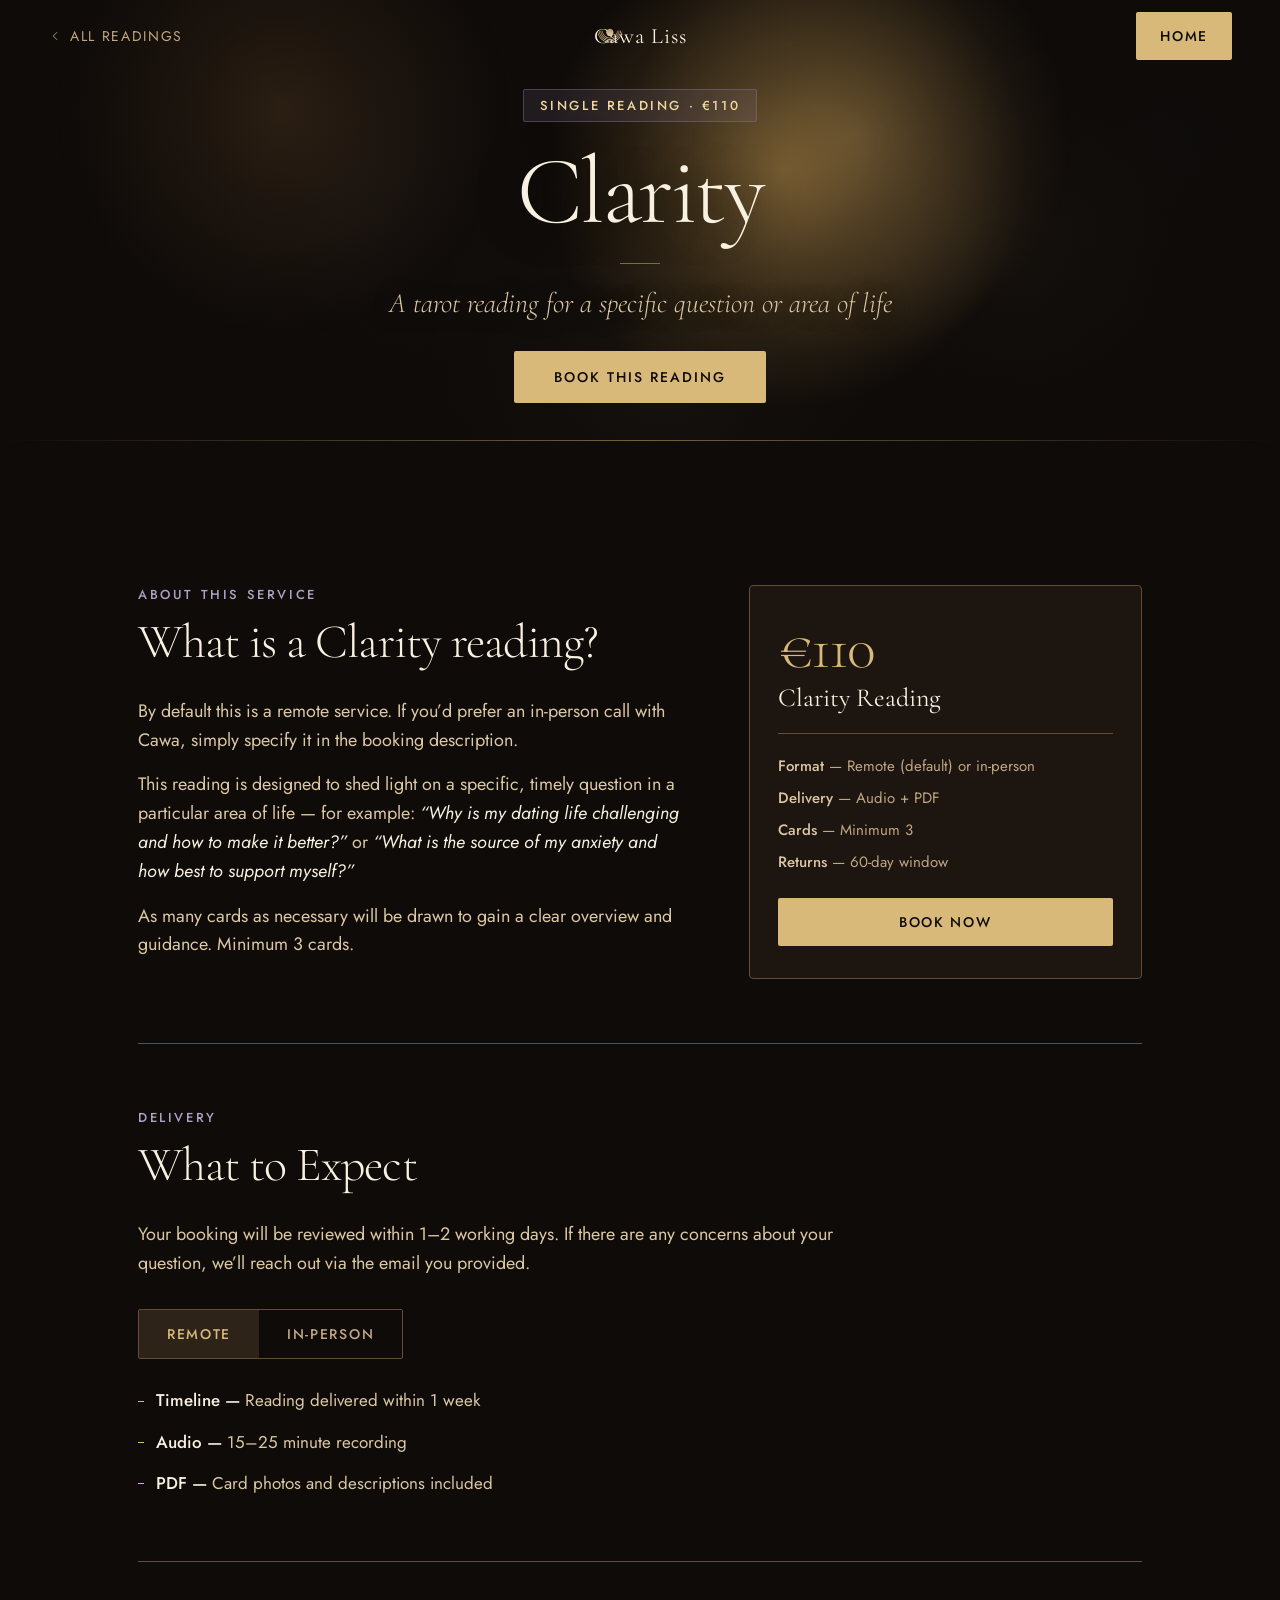
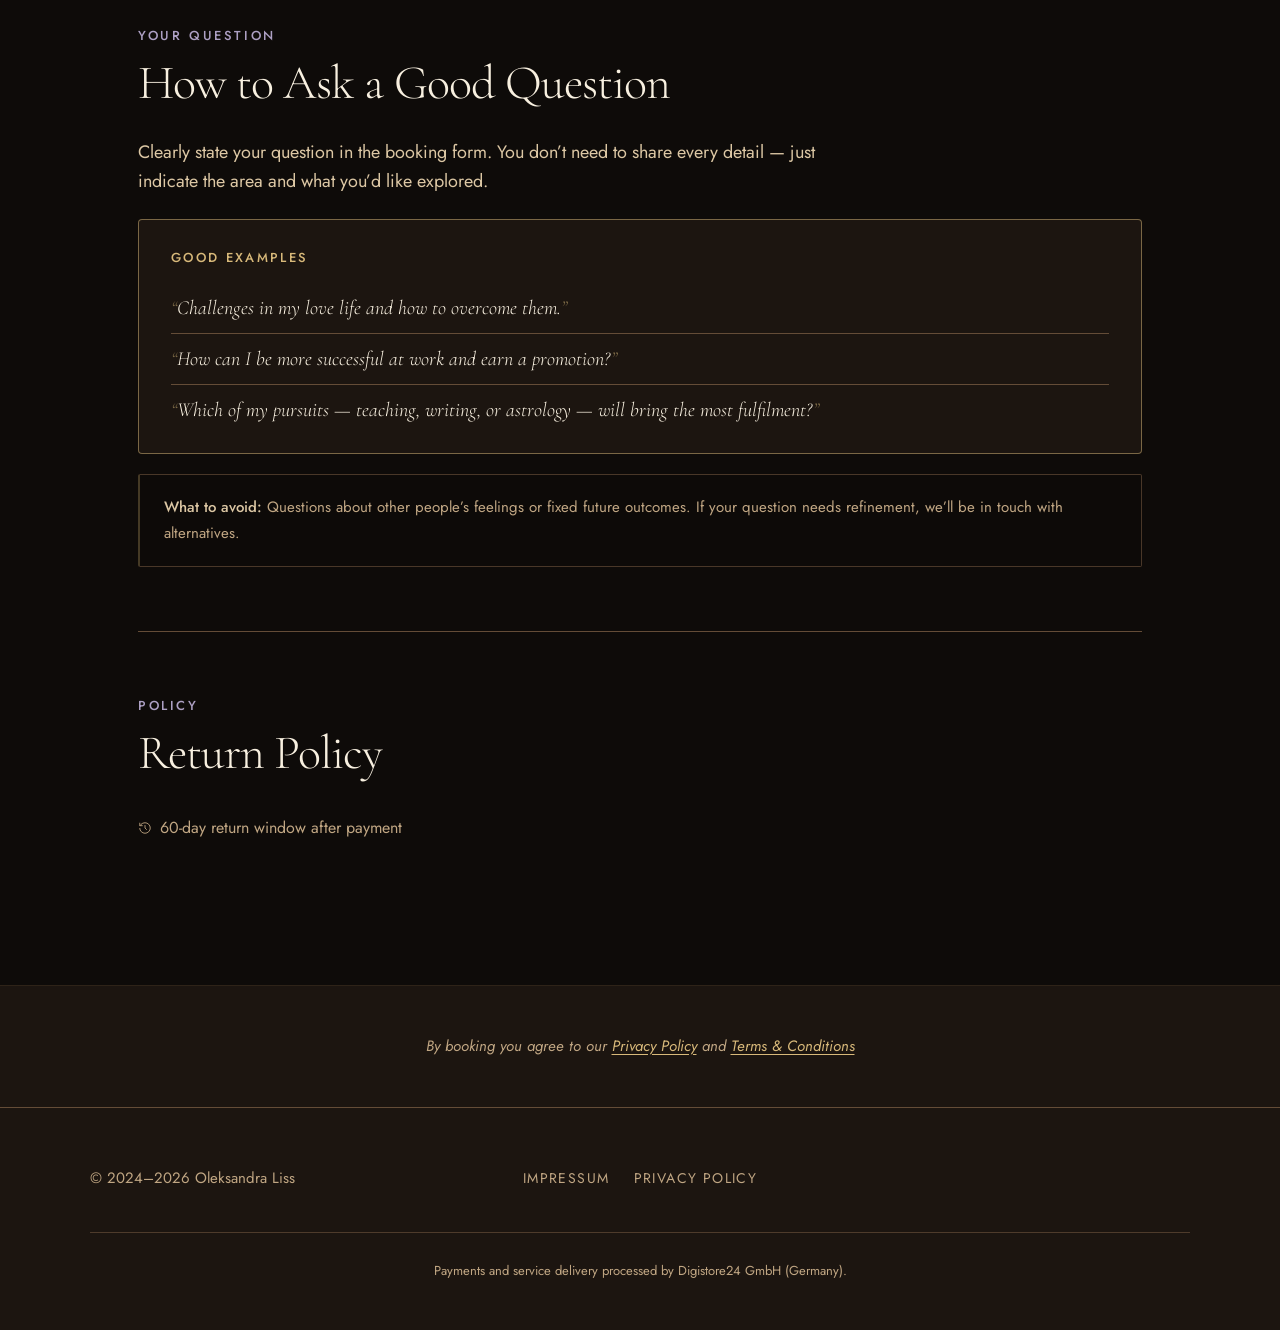
==== commit 525f0913: "UI accessibility, type and contrast pass; production prep - Shared layer: assets/site.css + site.js " ====
--- a/clarity.html
+++ b/clarity.html
@@ -2,107 +2,40 @@
 <html lang="en">
 <head>
 <meta charset="UTF-8">
-<meta http-equiv="Cache-Control" content="no-cache, no-store, must-revalidate">
-<link rel="icon" type="image/png" href="/assets/cawa_logo.png">
 <meta name="viewport" content="width=device-width, initial-scale=1.0">
 <title>Clarity — Cawa Liss Tarot</title>
+<meta name="description" content="A tarot reading for a specific question or area of life. Single reading, €110, delivered as audio and PDF.">
+<meta name="theme-color" content="#0E0B09">
+<meta name="color-scheme" content="dark">
+<meta property="og:type" content="website">
+<meta property="og:site_name" content="Cawa Liss">
+<meta property="og:title" content="Clarity — Cawa Liss Tarot">
+<meta property="og:description" content="A tarot reading for a specific question or area of life. Single reading, €110, delivered as audio and PDF.">
+<meta name="twitter:card" content="summary">
+<link rel="apple-touch-icon" href="/assets/cawa_logo.png">
+<link rel="icon" type="image/png" href="/assets/cawa_logo.png">
+<script src="/assets/site.js"></script>
 <link rel="preconnect" href="https://fonts.googleapis.com">
 <link rel="preconnect" href="https://fonts.gstatic.com" crossorigin>
-<link href="https://fonts.googleapis.com/css2?family=Cormorant+Garamond:ital,wght@0,300;0,400;0,500;0,600;1,300;1,400;1,500;1,600&family=Jost:wght@300;400;500;600&display=swap" rel="stylesheet">
+<link href="https://fonts.googleapis.com/css2?family=Cormorant+Garamond:ital,wght@0,300;0,400;1,300;1,400&family=Jost:wght@300;400;500;600&display=swap" rel="stylesheet">
+<link rel="stylesheet" href="/assets/service.css">
 <style>
-*,*::before,*::after{margin:0;padding:0;box-sizing:border-box;}
-html{scroll-behavior:smooth;font-size:16px;}
-::-webkit-scrollbar{width:5px;}
-::-webkit-scrollbar-track{background:#0E0B09;}
-::-webkit-scrollbar-thumb{background:#2E2318;border-radius:3px;}
-
-:root{
-  --obsidian:#0E0B09;
-  --dark-earth:#1C1510;
-  --soil:#2E2318;
-  --bark:#4A3728;
-  --clay:#7A5C3E;
-  --sand:#C4A882;
-  --gold:#C9A96C;
-  --gold-light:#E2C98A;
-  --gold-dim:rgba(201,169,108,0.3);
-  --cream:#F0E4CC;
-  --midnight:#07101F;
-  --mist:#8B7B9E;
-  --font-display:'Cormorant Garamond',Georgia,serif;
-  --font-body:'Jost',system-ui,sans-serif;
-  --ease:cubic-bezier(0.4,0,0.2,1);
-}
-
-body{font-family:var(--font-body);background:var(--obsidian);color:var(--sand);-webkit-font-smoothing:antialiased;overflow-x:hidden;}
-
-/* NAV */
-nav{position:fixed;top:0;left:0;right:0;z-index:100;display:grid;grid-template-columns:1fr auto 1fr;align-items:center;padding:0 48px;height:72px;transition:background 0.4s var(--ease),backdrop-filter 0.4s var(--ease);border-bottom:1px solid transparent;}
-nav.scrolled{background:rgba(14,11,9,0.88);backdrop-filter:blur(18px);-webkit-backdrop-filter:blur(18px);border-color:rgba(74,55,40,0.4);}
-.nav-logo{display:grid;align-items:center;text-decoration:none;justify-self:center;}
-.nav-logo img,.nav-logo-name{grid-area:1/1;}
-.nav-logo img{height:32px;width:auto;opacity:0;transform:scale(0.85);transition:opacity 0.5s var(--ease),transform 0.5s var(--ease);}
-.nav-logo-name{font-family:var(--font-display);font-size:19px;font-weight:400;color:var(--cream);letter-spacing:0.04em;opacity:1;transition:opacity 0.5s var(--ease);}
-.nav-logo.scrolled img{opacity:1;transform:scale(1);}
-.nav-logo.scrolled .nav-logo-name{opacity:0;}
-.nav-back{font-family:var(--font-body);font-size:12px;font-weight:400;letter-spacing:0.12em;text-transform:uppercase;color:var(--clay);text-decoration:none;display:flex;align-items:center;gap:8px;transition:color 0.3s;justify-self:start;}
-.nav-back:hover{color:var(--gold);}
-.nav-back svg{width:14px;height:14px;stroke:currentColor;fill:none;stroke-width:1.5;stroke-linecap:round;stroke-linejoin:round;}
-.nav-cta{font-family:var(--font-body);font-size:12px;font-weight:500;letter-spacing:0.12em;text-transform:uppercase;color:var(--obsidian);background:var(--gold);padding:10px 24px;border-radius:2px;text-decoration:none;transition:all 0.3s var(--ease);opacity:0;pointer-events:none;justify-self:end;}
-.nav-cta.visible{opacity:1;pointer-events:auto;}
-.nav-cta:hover{background:var(--gold-light);}
-
-/* HERO */
 #hero{position:relative;width:100%;min-height:380px;height:auto;max-height:440px;padding:100px 0 48px;display:flex;flex-direction:column;align-items:center;justify-content:center;text-align:center;overflow:hidden;}
-#smoke-canvas{position:absolute;inset:0;width:100%;height:100%;}
-.hero-glow{position:absolute;inset:0;width:100%;height:100%;pointer-events:none;z-index:1;}
 .hero-content{position:relative;z-index:2;display:flex;flex-direction:column;align-items:center;gap:20px;padding:0 24px;max-width:800px;}
-.hero-price-tag{font-family:var(--font-body);font-size:11px;font-weight:500;letter-spacing:0.2em;text-transform:uppercase;color:var(--gold-light);background:rgba(139,123,158,0.15);border:1px solid rgba(139,123,158,0.4);padding:6px 16px;border-radius:2px;}
+.hero-price-tag{font-family:var(--font-body);font-size:12px;font-weight:500;letter-spacing:0.2em;text-transform:uppercase;color:var(--gold-light);background:rgba(139,123,158,0.15);border:1px solid rgba(139,123,158,0.4);padding:6px 16px;border-radius:2px;}
 .hero-title{font-family:var(--font-display);font-size:clamp(44px,7vw,88px);font-weight:300;color:var(--cream);line-height:1;letter-spacing:-0.03em;text-shadow:0 2px 40px rgba(14,11,9,0.8);}
 .hero-subtitle{font-family:var(--font-display);font-size:clamp(18px,2.5vw,26px);font-style:italic;font-weight:300;color:var(--sand);line-height:1.4;max-width:520px;text-shadow:0 1px 20px rgba(14,11,9,0.9);}
 .hero-price{font-family:var(--font-display);font-size:clamp(28px,4vw,48px);font-weight:300;color:var(--gold);letter-spacing:-0.02em;}
-.btn-book{display:inline-flex;align-items:center;justify-content:center;font-family:var(--font-body);font-size:13px;font-weight:500;letter-spacing:0.14em;text-transform:uppercase;color:var(--obsidian);background:var(--gold);padding:16px 40px;border-radius:2px;text-decoration:none;transition:all 0.3s var(--ease);margin-top:8px;}
-.btn-book:hover{background:var(--gold-light);transform:scale(0.98);}
-.hero-divider{width:40px;height:1px;background:var(--gold-dim);}
-
-/* CONTENT */
-.page-content{max-width:1100px;margin:0 auto;padding:80px 48px;}
-.section-divider{width:100%;height:1px;background:linear-gradient(90deg,transparent,var(--gold-dim),transparent);}
-.content-section{padding:64px 0;border-bottom:1px solid var(--soil);}
-.content-section:last-of-type{border-bottom:none;}
-.section-label{font-family:var(--font-body);font-size:10px;font-weight:500;letter-spacing:0.2em;text-transform:uppercase;color:var(--mist);margin-bottom:12px;}
-.section-heading{font-family:var(--font-display);font-size:clamp(28px,3.5vw,42px);font-weight:300;color:var(--cream);line-height:1.1;letter-spacing:-0.02em;margin-bottom:28px;}
-.body-text{font-family:var(--font-body);font-size:16px;font-weight:300;color:var(--sand);line-height:1.85;max-width:68ch;}
-.body-text+.body-text{margin-top:16px;}
-.body-text em{color:var(--cream);font-style:italic;}
-
-/* 2-COL LAYOUT */
-.two-col{display:grid;grid-template-columns:1fr 1fr;gap:60px;align-items:start;}
-.two-col.wide-left{grid-template-columns:1.4fr 1fr;}
-
-/* TAB TOGGLE */
-.tab-toggle{margin-top:32px;}
-.tab-buttons{display:flex;border:1px solid var(--bark);border-radius:2px;overflow:hidden;width:fit-content;margin-bottom:28px;}
-.tab-btn{font-family:var(--font-body);font-size:12px;font-weight:500;letter-spacing:0.12em;text-transform:uppercase;color:var(--clay);background:none;border:none;padding:10px 28px;cursor:pointer;transition:all 0.3s var(--ease);}
-.tab-btn.active{background:var(--soil);color:var(--gold);}
-.tab-btn:hover:not(.active){color:var(--sand);}
-.tab-pane{display:none;}
-.tab-pane.active{display:block;}
-.delivery-list{list-style:none;display:flex;flex-direction:column;gap:14px;margin-top:8px;}
-.delivery-list li{font-family:var(--font-body);font-size:15px;font-weight:300;color:var(--sand);line-height:1.7;padding-left:18px;position:relative;}
-.delivery-list li::before{content:'';position:absolute;left:0;top:10px;width:6px;height:1px;background:var(--gold);}
-.delivery-item-label{color:var(--cream);font-weight:400;}
-
 /* EXAMPLES BLOCK */
 .examples-block{background:var(--dark-earth);border:1px solid var(--gold-dim);border-radius:4px;padding:28px 32px;margin-top:24px;}
-.examples-label{font-family:var(--font-body);font-size:10px;font-weight:500;letter-spacing:0.18em;text-transform:uppercase;color:var(--gold);margin-bottom:16px;}
+.examples-label{font-family:var(--font-body);font-size:12px;font-weight:500;letter-spacing:0.18em;text-transform:uppercase;color:var(--gold);margin-bottom:16px;}
 .example-item{font-family:var(--font-display);font-size:18px;font-style:italic;font-weight:300;color:var(--cream);line-height:1.5;padding:10px 0;border-bottom:1px solid var(--bark);}
 .example-item:last-child{border-bottom:none;padding-bottom:0;}
-.example-item::before{content:'"';color:var(--gold-dim);}
-.example-item::after{content:'"';color:var(--gold-dim);}
+.example-item::before{content:'\201C';color:var(--gold-dim);}
+.example-item::after{content:'\201D';color:var(--gold-dim);}
 
 /* AVOID BLOCK */
-.avoid-block{background:rgba(14,11,9,0.6);border:1px solid rgba(74,55,40,0.4);border-left:2px solid rgba(201,169,108,0.3);border-radius:2px;padding:20px 24px;margin-top:16px;}
+.avoid-block{background:rgba(14,11,9,0.6);border:1px solid rgba(100,76,55,0.7);border-left:2px solid rgba(201,169,108,0.3);border-radius:2px;padding:20px 24px;margin-top:16px;}
 .avoid-block p{font-family:var(--font-body);font-size:14px;font-weight:300;color:var(--clay);line-height:1.7;}
 .avoid-block strong{color:var(--sand);font-weight:400;}
 
@@ -110,71 +43,27 @@
 .return-badge{display:inline-flex;align-items:center;gap:8px;margin-top:8px;}
 .return-badge svg{width:14px;height:14px;stroke:var(--clay);fill:none;stroke-width:1.5;flex-shrink:0;}
 .return-badge span{font-family:var(--font-body);font-size:13px;font-weight:300;color:var(--clay);}
-
-/* SIDEBAR CARD */
-.info-card{background:var(--dark-earth);border:1px solid var(--bark);border-radius:4px;padding:32px 28px;position:sticky;top:100px;}
-.info-card-price{font-family:var(--font-display);font-size:52px;font-weight:300;color:var(--gold);letter-spacing:-0.03em;line-height:1;margin-bottom:4px;}
-.info-card-name{font-family:var(--font-display);font-size:22px;font-weight:400;color:var(--cream);margin-bottom:20px;}
-.info-card-divider{height:1px;background:var(--bark);margin:20px 0;}
-.info-card-detail{font-family:var(--font-body);font-size:13px;font-weight:300;color:var(--clay);line-height:1.6;margin-bottom:8px;}
-.info-card-detail strong{color:var(--sand);font-weight:400;}
-.btn-book-card{display:flex;align-items:center;justify-content:center;font-family:var(--font-body);font-size:12px;font-weight:500;letter-spacing:0.12em;text-transform:uppercase;color:var(--obsidian);background:var(--gold);padding:14px 24px;border-radius:2px;text-decoration:none;transition:all 0.3s var(--ease);margin-top:24px;width:100%;}
-.btn-book-card:hover{background:var(--gold-light);}
-
-/* BOTTOM CTA */
-.bottom-cta{background:var(--dark-earth);border-top:1px solid var(--soil);padding:48px;text-align:center;}
-.bottom-cta-text{font-family:var(--font-body);font-size:12px;font-weight:300;color:var(--clay);line-height:1.7;}
-.bottom-cta-text a{color:rgba(201,169,108,0.6);text-decoration:none;transition:color 0.3s;}
-.bottom-cta-text a:hover{color:var(--gold);}
-
-/* FOOTER */
-footer{background:var(--dark-earth);border-top:1px solid var(--bark);padding:48px;}
-.footer-inner{max-width:1100px;margin:0 auto;display:grid;grid-template-columns:1fr auto 1fr;gap:32px;align-items:center;margin-bottom:32px;}
-.footer-copy{font-family:var(--font-body);font-size:13px;color:var(--clay);}
-.footer-links{display:flex;gap:24px;justify-content:center;}
-.footer-links a{font-family:var(--font-body);font-size:12px;letter-spacing:0.1em;text-transform:uppercase;color:var(--clay);text-decoration:none;transition:color 0.3s;}
-.footer-links a:hover{color:var(--gold);}
-.footer-smallprint{max-width:1100px;margin:0 auto;padding-top:28px;border-top:1px solid rgba(74,55,40,0.4);font-family:var(--font-body);font-size:11px;color:var(--bark);text-align:center;line-height:1.6;}
-
-/* REVEAL */
-.reveal{opacity:0;transform:translateY(24px);transition:opacity 0.6s var(--ease),transform 0.6s var(--ease);}
-.reveal.revealed{opacity:1;transform:translateY(0);}
-.reveal-delay-1{transition-delay:0.1s;}
-.reveal-delay-2{transition-delay:0.2s;}
-.reveal-delay-3{transition-delay:0.3s;}
-
-/* RESPONSIVE */
-@media(max-width:860px){
-  nav{padding:0 24px;}
-  .page-content{padding:60px 24px;}
-  .two-col,.two-col.wide-left{grid-template-columns:1fr;}
-  .info-card{position:static;margin-top:32px;}
-  .footer-inner{grid-template-columns:1fr;text-align:center;gap:16px;}
-  .footer-links{flex-wrap:wrap;justify-content:center;}
-  .bottom-cta{padding:36px 24px;}
-}
-@media(max-width:480px){
-  .page-content{padding:48px 20px;}
-  .content-section{padding:48px 0;}
-}
 </style>
+<link rel="stylesheet" href="/assets/site.css">
 </head>
 <body>
+<a class="skip-link" href="#main">Skip to content</a>
 
 <!-- NAV -->
 <nav id="main-nav">
   <a href="/" class="nav-back">
-    <svg viewBox="0 0 24 24"><polyline points="15 18 9 12 15 6"/></svg>
+    <svg viewBox="0 0 24 24" aria-hidden="true"><polyline points="15 18 9 12 15 6"/></svg>
     All readings
   </a>
   <a href="/" class="nav-logo">
-    <img src="/assets/cawa_logo.png" alt="Cawa Liss">
+    <img src="/assets/cawa_logo.png" width="240" height="240" alt="Cawa Liss">
     <span class="nav-logo-name">Cawa Liss</span>
   </a>
   <a href="/" class="nav-cta">Home</a>
 </nav>
 
 <!-- HERO -->
+<main id="main">
 <section id="hero">
   <canvas id="smoke-canvas"></canvas>
   <canvas class="hero-glow" id="hero-glow-canvas"></canvas>
@@ -193,13 +82,13 @@
 <div class="page-content">
 
   <!-- ABOUT + SIDEBAR -->
-  <div class="content-section two-col wide-left reveal">
+  <div class="content-section two-col wide-left">
     <div>
       <div class="section-label">About this service</div>
       <h2 class="section-heading">What is a Clarity reading?</h2>
-      <p class="body-text">By default this is a remote service. If you'd prefer an in-person call with Cawa, simply specify it in the booking description.</p>
-      <p class="body-text" style="margin-top:16px;">This reading is designed to shed light on a specific, timely question in a particular area of life — for example: <em>"Why is my dating life challenging and how to make it better?"</em> or <em>"What is the source of my anxiety and how best to support myself?"</em></p>
-      <p class="body-text" style="margin-top:16px;">As many cards as necessary will be drawn to gain a clear overview and guidance. Minimum 3 cards.</p>
+      <p class="body-text">By default this is a remote service. If you’d prefer an in-person call with Cawa, simply specify it in the booking description.</p>
+      <p class="body-text">This reading is designed to shed light on a specific, timely question in a particular area of life — for example: <em>“Why is my dating life challenging and how to make it better?”</em> or <em>“What is the source of my anxiety and how best to support myself?”</em></p>
+      <p class="body-text">As many cards as necessary will be drawn to gain a clear overview and guidance. Minimum 3 cards.</p>
     </div>
     <div>
       <div class="info-card">
@@ -216,10 +105,10 @@
   </div>
 
   <!-- WHAT TO EXPECT -->
-  <div class="content-section reveal">
+  <div class="content-section">
     <div class="section-label">Delivery</div>
     <h2 class="section-heading">What to Expect</h2>
-    <p class="body-text">Your booking will be reviewed within 1–2 working days. If there are any concerns about your question, we'll reach out via the email you provided.</p>
+    <p class="body-text">Your booking will be reviewed within 1–2 working days. If there are any concerns about your question, we’ll reach out via the email you provided.</p>
     <div class="tab-toggle">
       <div class="tab-buttons">
         <button class="tab-btn active" data-tab="remote">Remote</button>
@@ -237,16 +126,16 @@
           <li><span class="delivery-item-label">Booking —</span> A call booking link sent within 1–2 working days</li>
           <li><span class="delivery-item-label">After the call —</span> Recording and PDF provided</li>
         </ul>
-        <p class="body-text" style="margin-top:16px;font-size:14px;">To request in-person, specify this in your booking description.</p>
+        <p class="body-text" style="margin-top:16px;font-size:15px;">To request in-person, specify this in your booking description.</p>
       </div>
     </div>
   </div>
 
   <!-- HOW TO ASK -->
-  <div class="content-section reveal">
+  <div class="content-section">
     <div class="section-label">Your question</div>
     <h2 class="section-heading">How to Ask a Good Question</h2>
-    <p class="body-text">Clearly state your question in the booking form. You don't need to share every detail — just indicate the area and what you'd like explored.</p>
+    <p class="body-text">Clearly state your question in the booking form. You don’t need to share every detail — just indicate the area and what you’d like explored.</p>
 
     <div class="examples-block">
       <div class="examples-label">Good examples</div>
@@ -256,12 +145,12 @@
     </div>
 
     <div class="avoid-block" style="margin-top:20px;">
-      <p><strong>What to avoid:</strong> Questions about other people's feelings or fixed future outcomes. If your question needs refinement, we'll be in touch with alternatives.</p>
+      <p><strong>What to avoid:</strong> Questions about other people’s feelings or fixed future outcomes. If your question needs refinement, we’ll be in touch with alternatives.</p>
     </div>
   </div>
 
   <!-- RETURN POLICY -->
-  <div class="content-section reveal">
+  <div class="content-section">
     <div class="section-label">Policy</div>
     <h2 class="section-heading">Return Policy</h2>
     <div class="return-badge">
@@ -271,6 +160,7 @@
   </div>
 
 </div>
+</main>
 
 <!-- BOTTOM CTA -->
 <div class="bottom-cta">
@@ -280,7 +170,7 @@
 <!-- FOOTER -->
 <footer>
   <div class="footer-inner">
-    <div class="footer-copy">© 2024 Oleksandra Liss</div>
+    <div class="footer-copy">© 2024–2026 Oleksandra Liss</div>
     <div class="footer-links">
       <a href="/impressum">Impressum</a>
       <a href="/privacy-policy">Privacy Policy</a>
@@ -290,120 +180,6 @@
   <div class="footer-smallprint">Payments and service delivery processed by Digistore24 GmbH (Germany).</div>
 </footer>
 
-<script>
-/* SMOKE CANVAS */
-(function(){
-  const canvas=document.getElementById('smoke-canvas');
-  const ctx=canvas.getContext('2d');
-  let W,H;
-  function resize(){W=canvas.width=canvas.offsetWidth;H=canvas.height=canvas.offsetHeight;}
-  resize();
-  window.addEventListener('resize',resize);
-  const orbs=Array.from({length:6},(_,i)=>{
-    const palette=[[201,169,108],[201,169,108],[44,74,106],[26,14,28],[139,123,158],[180,130,80]];
-    const c=palette[i];
-    return{cx:0.2+Math.random()*0.6,cy:0.2+Math.random()*0.6,r:0.28+Math.random()*0.32,color:c,alphaBase:0.05+Math.random()*0.07,pulsePhase:Math.random()*Math.PI*2,pulseSpeed:0.00045+Math.random()*0.0003,pulseDepth:0.3+Math.random()*0.25,rPulsePhase:Math.random()*Math.PI*2,rPulseSpeed:0.00035+Math.random()*0.00025,speedX:(Math.random()-0.5)*0.0006,speedY:(Math.random()-0.5)*0.00045,drift:Math.random()*Math.PI*2,driftSpeed:0.000175+Math.random()*0.000125};
-  });
-  let last=0;
-  function draw(ts){
-    const dt=Math.min(ts-last,50);last=ts;
-    ctx.clearRect(0,0,W,H);
-    ctx.fillStyle='#0E0B09';ctx.fillRect(0,0,W,H);
-    for(const o of orbs){
-      o.drift+=o.driftSpeed*dt;o.pulsePhase+=o.pulseSpeed*dt;o.rPulsePhase+=o.rPulseSpeed*dt;
-      o.cx+=o.speedX*dt+Math.sin(o.drift)*0.00009;
-      o.cy+=o.speedY*dt+Math.cos(o.drift*0.6)*0.00007;
-      if(o.cx<0.08||o.cx>0.92)o.speedX*=-0.98;
-      if(o.cy<0.08||o.cy>0.92)o.speedY*=-0.98;
-      o.cx=Math.max(0.08,Math.min(0.92,o.cx));
-      o.cy=Math.max(0.08,Math.min(0.92,o.cy));
-      const pulse=1+o.pulseDepth*Math.sin(o.pulsePhase);
-      const rp=1+(0.08+Math.random()*0.01)*Math.sin(o.rPulsePhase);
-      const alpha=o.alphaBase*pulse;
-      const r=o.r*rp*Math.min(W,H);
-      const x=o.cx*W,y=o.cy*H;
-      const grd=ctx.createRadialGradient(x,y,0,x,y,r);
-      const[R,G,B]=o.color;
-      grd.addColorStop(0,`rgba(${R},${G},${B},${alpha})`);
-      grd.addColorStop(0.45,`rgba(${R},${G},${B},${alpha*0.35})`);
-      grd.addColorStop(1,`rgba(${R},${G},${B},0)`);
-      ctx.beginPath();ctx.arc(x,y,r,0,Math.PI*2);ctx.fillStyle=grd;ctx.fill();
-    }
-    const vig=ctx.createRadialGradient(W/2,H/2,H*0.1,W/2,H/2,H*0.8);
-    vig.addColorStop(0,'rgba(14,11,9,0)');vig.addColorStop(0.7,'rgba(14,11,9,0.3)');vig.addColorStop(1,'rgba(14,11,9,0.7)');
-    ctx.fillStyle=vig;ctx.fillRect(0,0,W,H);
-    requestAnimationFrame(draw);
-  }
-  requestAnimationFrame(draw);
-})();
-
-/* HERO GLOW */
-(function(){
-  const canvas=document.getElementById('hero-glow-canvas');
-  const ctx=canvas.getContext('2d');
-  let W,H;
-  function resize(){W=canvas.width=canvas.offsetWidth;H=canvas.height=canvas.offsetHeight;}
-  resize();window.addEventListener('resize',resize);
-  const orbs=[
-    {ox:0.0,oy:0.0,r:0.55,phase:0.0,pSpeed:0.00066,drift:0.0,driftS:0.00036,color:[201,155,80],alpha:0.30},
-    {ox:0.18,oy:0.10,r:0.50,phase:1.4,pSpeed:0.00084,drift:2.2,driftS:0.00027,color:[220,175,100],alpha:0.24},
-    {ox:-0.2,oy:0.18,r:0.52,phase:2.8,pSpeed:0.00054,drift:4.0,driftS:0.00042,color:[180,120,60],alpha:0.26},
-  ];
-  let last=0;
-  function draw(ts){
-    const dt=Math.min(ts-last,50);last=ts;
-    ctx.clearRect(0,0,W,H);
-    const ax=W*0.5,ay=H*0.28;
-    for(const o of orbs){
-      o.phase+=o.pSpeed*dt;o.drift+=o.driftS*dt;
-      const x=ax+o.ox*W*0.5+Math.sin(o.drift)*W*0.18;
-      const y=ay+o.oy*H*0.5+Math.cos(o.drift*0.65)*H*0.12;
-      const r=o.r*Math.min(W,H);
-      const pulse=1+0.55*Math.sin(o.phase);
-      const alpha=o.alpha*pulse;
-      const grd=ctx.createRadialGradient(x,y,0,x,y,r);
-      const[R,G,B]=o.color;
-      grd.addColorStop(0,`rgba(${R},${G},${B},${alpha})`);
-      grd.addColorStop(0.4,`rgba(${R},${G},${B},${alpha*0.5})`);
-      grd.addColorStop(1,`rgba(${R},${G},${B},0)`);
-      ctx.beginPath();ctx.arc(x,y,r,0,Math.PI*2);ctx.fillStyle=grd;ctx.fill();
-    }
-    requestAnimationFrame(draw);
-  }
-  requestAnimationFrame(draw);
-})();
-
-/* NAV */
-const nav=document.getElementById('main-nav');
-window.addEventListener('scroll',()=>{nav.classList.toggle('scrolled',window.scrollY>40);},{passive:true});
-
-/* TABS */
-document.querySelectorAll('.tab-btn').forEach(btn=>{
-  btn.addEventListener('click',()=>{
-    const tab=btn.dataset.tab;
-    btn.closest('.tab-toggle').querySelectorAll('.tab-btn').forEach(b=>b.classList.remove('active'));
-    btn.classList.add('active');
-    btn.closest('.tab-toggle').querySelectorAll('.tab-pane').forEach(p=>p.classList.remove('active'));
-    document.getElementById('tab-'+tab).classList.add('active');
-  });
-});
-
-/* REVEAL */
-const revealEls=document.querySelectorAll('.reveal');
-const observer=new IntersectionObserver(entries=>{
-  entries.forEach(e=>{if(e.isIntersecting){e.target.classList.add('revealed');observer.unobserve(e.target);}});
-},{threshold:0.1});
-revealEls.forEach(el=>observer.observe(el));
-
-// Logo crossfade + CTA reveal on scroll
-const navLogo = document.querySelector('.nav-logo');
-const navCta = document.querySelector('.nav-cta');
-const hero = document.getElementById('hero');
-window.addEventListener('scroll', () => {
-  const pastHero = window.scrollY > (hero ? hero.offsetHeight * 0.8 : 300);
-  navLogo.classList.toggle('scrolled', window.scrollY > 60);
-  navCta.classList.toggle('visible', pastHero);
-}, { passive: true });
-</script>
+<script src="/assets/service.js"></script>
 </body>
 </html>
--- a/assets/service.css
+++ b/assets/service.css
@@ -0,0 +1,114 @@
+/* service.css — shared styles for the three service pages. Page-specific rules stay inline. */
+*,*::before,*::after{margin:0;padding:0;box-sizing:border-box;}
+html{scroll-behavior:smooth;font-size:16px;}
+
+:root{
+  --obsidian:#0E0B09;
+  --dark-earth:#1C1510;
+  --soil:#2E2318;
+  --bark:#4A3728;
+  --clay:#7A5C3E;
+  --sand:#C4A882;
+  --gold:#C9A96C;
+  --gold-light:#E2C98A;
+  --gold-dim:rgba(201,169,108,0.3);
+  --cream:#F0E4CC;
+  --midnight:#07101F;
+  --mist:#8B7B9E;
+  --font-display:'Cormorant Garamond',Georgia,serif;
+  --font-body:'Jost',system-ui,sans-serif;
+  --ease:cubic-bezier(0.4,0,0.2,1);
+}
+
+body{font-family:var(--font-body);background:var(--obsidian);color:var(--sand);-webkit-font-smoothing:antialiased;overflow-x:hidden;}
+
+/* NAV */
+nav{position:fixed;top:0;left:0;right:0;z-index:100;display:grid;grid-template-columns:1fr auto 1fr;align-items:center;padding:0 48px;height:72px;transition:background 0.4s var(--ease),backdrop-filter 0.4s var(--ease);border-bottom:1px solid transparent;}
+nav.scrolled{background:rgba(14,11,9,0.88);backdrop-filter:blur(18px);-webkit-backdrop-filter:blur(18px);border-color:rgba(100,76,55,0.7);}
+.nav-logo{display:grid;align-items:center;text-decoration:none;justify-self:center;}
+.nav-logo img,.nav-logo-name{grid-area:1/1;}
+.nav-logo img{height:32px;width:auto;opacity:0;transform:scale(0.85);transition:opacity 0.5s var(--ease),transform 0.5s var(--ease);}
+.nav-logo-name{font-family:var(--font-display);font-size:20px;font-weight:400;color:var(--cream);letter-spacing:0.04em;opacity:1;transition:opacity 0.5s var(--ease);}
+.nav-logo.scrolled img{opacity:1;transform:scale(1);}
+.nav-logo.scrolled .nav-logo-name{opacity:0;}
+.nav-back{font-family:var(--font-body);font-size:12px;font-weight:400;letter-spacing:0.12em;text-transform:uppercase;color:var(--clay);text-decoration:none;display:flex;align-items:center;gap:8px;transition:color 0.3s;justify-self:start;}
+@media (hover: hover) and (pointer: fine) { .nav-back:hover{color:var(--gold);} }
+.nav-back svg{width:14px;height:14px;stroke:currentColor;fill:none;stroke-width:1.5;stroke-linecap:round;stroke-linejoin:round;}
+.nav-cta{font-family:var(--font-body);font-size:12px;font-weight:500;letter-spacing:0.12em;text-transform:uppercase;color:var(--obsidian);background:var(--gold);padding:10px 24px;border-radius:2px;text-decoration:none;transition:all 0.3s var(--ease);opacity:0;pointer-events:none;justify-self:end;}
+.nav-cta.visible{opacity:1;pointer-events:auto;}
+@media (hover: hover) and (pointer: fine) { .nav-cta:hover{background:var(--gold-light);} }
+
+#smoke-canvas{position:absolute;inset:0;width:100%;height:100%;}
+.hero-glow{position:absolute;inset:0;width:100%;height:100%;pointer-events:none;z-index:1;}
+.btn-book{display:inline-flex;align-items:center;justify-content:center;font-family:var(--font-body);font-size:13px;font-weight:500;letter-spacing:0.14em;text-transform:uppercase;color:var(--obsidian);background:var(--gold);padding:16px 40px;border-radius:2px;text-decoration:none;transition:all 0.3s var(--ease);margin-top:8px;}
+@media (hover: hover) and (pointer: fine) { .btn-book:hover{background:var(--gold-light);transform:scale(0.98);} }
+.hero-divider{width:40px;height:1px;background:var(--gold-dim);}
+/* CONTENT */
+.page-content{max-width:1100px;margin:0 auto;padding:80px 48px;}
+.section-divider{width:100%;height:1px;background:linear-gradient(90deg,transparent,var(--gold-dim),transparent);}
+.content-section{padding:64px 0;border-bottom:1px solid var(--soil);}
+.content-section:last-of-type{border-bottom:none;}
+.section-label{font-family:var(--font-body);font-size:12px;font-weight:500;letter-spacing:0.2em;text-transform:uppercase;color:var(--mist);margin-bottom:12px;}
+.section-heading{font-family:var(--font-display);font-size:clamp(28px,3.5vw,42px);font-weight:300;color:var(--cream);line-height:1.1;letter-spacing:-0.02em;margin-bottom:28px;}
+.body-text{font-family:var(--font-body);font-size:16px;font-weight:300;color:var(--sand);line-height:1.85;max-width:68ch;}
+.body-text+.body-text{margin-top:16px;}
+.body-text em{color:var(--cream);font-style:italic;}
+
+/* 2-COL LAYOUT */
+.two-col{display:grid;grid-template-columns:1fr 1fr;gap:60px;align-items:start;}
+.two-col.wide-left{grid-template-columns:1.4fr 1fr;}
+
+/* TAB TOGGLE */
+.tab-toggle{margin-top:32px;}
+.tab-buttons{display:flex;border:1px solid var(--bark);border-radius:2px;overflow:hidden;width:fit-content;margin-bottom:28px;}
+.tab-btn{font-family:var(--font-body);font-size:12px;font-weight:500;letter-spacing:0.12em;text-transform:uppercase;color:var(--clay);background:none;border:none;padding:10px 28px;cursor:pointer;transition:all 0.3s var(--ease);}
+.tab-btn.active{background:var(--soil);color:var(--gold);}
+@media (hover: hover) and (pointer: fine) { .tab-btn:hover:not(.active){color:var(--sand);} }
+.tab-pane{display:none;}
+.tab-pane.active{display:block;}
+.delivery-list{list-style:none;display:flex;flex-direction:column;gap:14px;margin-top:8px;}
+.delivery-list li{font-family:var(--font-body);font-size:15px;font-weight:300;color:var(--sand);line-height:1.7;padding-left:18px;position:relative;}
+.delivery-list li::before{content:'';position:absolute;left:0;top:10px;width:6px;height:1px;background:var(--gold);}
+.delivery-item-label{color:var(--cream);font-weight:400;}
+
+/* SIDEBAR CARD */
+.info-card{background:var(--dark-earth);border:1px solid var(--bark);border-radius:4px;padding:32px 28px;position:sticky;top:100px;}
+.info-card-price{font-family:var(--font-display);font-size:52px;font-weight:300;color:var(--gold);letter-spacing:-0.03em;line-height:1;margin-bottom:4px;}
+.info-card-name{font-family:var(--font-display);font-size:22px;font-weight:400;color:var(--cream);margin-bottom:20px;}
+.info-card-divider{height:1px;background:var(--bark);margin:20px 0;}
+.info-card-detail{font-family:var(--font-body);font-size:13px;font-weight:300;color:var(--clay);line-height:1.6;margin-bottom:8px;}
+.info-card-detail strong{color:var(--sand);font-weight:400;}
+.btn-book-card{display:flex;align-items:center;justify-content:center;font-family:var(--font-body);font-size:12px;font-weight:500;letter-spacing:0.12em;text-transform:uppercase;color:var(--obsidian);background:var(--gold);padding:14px 24px;border-radius:2px;text-decoration:none;transition:all 0.3s var(--ease);margin-top:24px;width:100%;}
+@media (hover: hover) and (pointer: fine) { .btn-book-card:hover{background:var(--gold-light);} }
+
+/* BOTTOM CTA */
+.bottom-cta{background:var(--dark-earth);border-top:1px solid var(--soil);padding:48px;text-align:center;}
+.bottom-cta-text{font-family:var(--font-body);font-size:12px;font-weight:300;color:var(--clay);line-height:1.7;}
+.bottom-cta-text a{color:var(--gold);text-decoration:none;transition:color 0.3s;}
+@media (hover: hover) and (pointer: fine) { .bottom-cta-text a:hover{color:var(--gold);} }
+
+/* FOOTER */
+footer{background:var(--dark-earth);border-top:1px solid var(--bark);padding:48px;}
+.footer-inner{max-width:1100px;margin:0 auto;display:grid;grid-template-columns:1fr auto 1fr;gap:32px;align-items:center;margin-bottom:32px;}
+.footer-copy{font-family:var(--font-body);font-size:13px;color:var(--clay);}
+.footer-links{display:flex;gap:24px;justify-content:center;}
+.footer-links a{font-family:var(--font-body);font-size:12px;letter-spacing:0.1em;text-transform:uppercase;color:var(--clay);text-decoration:none;transition:color 0.3s;}
+@media (hover: hover) and (pointer: fine) { .footer-links a:hover{color:var(--gold);} }
+.footer-smallprint{max-width:1100px;margin:0 auto;padding-top:28px;border-top:1px solid rgba(100,76,55,0.7);font-family:var(--font-body);font-size:12px;color:var(--bark);text-align:center;line-height:1.6;}
+
+/* REVEAL */
+
+/* RESPONSIVE */
+@media(max-width:860px){
+  nav{padding:0 24px;}
+  .page-content{padding:60px 24px;}
+  .two-col,.two-col.wide-left{grid-template-columns:1fr;}
+  .info-card{position:static;margin-top:32px;}
+  .footer-inner{grid-template-columns:1fr;text-align:center;gap:16px;}
+  .footer-links{flex-wrap:wrap;justify-content:center;}
+  .bottom-cta{padding:36px 24px;}
+}
+@media(max-width:480px){
+  .page-content{padding:48px 20px;}
+  .content-section{padding:48px 0;}
+}
--- a/assets/site.css
+++ b/assets/site.css
@@ -0,0 +1,196 @@
+/* site.css — shared accessibility & polish layer.
+   Linked after each page's own <style>, so it wins on equal specificity. */
+
+:root {
+  /* Higher-contrast palette. Backgrounds are unchanged; every text, accent and
+     line token is lifted. Ratios on --obsidian / --dark-earth / --soil:
+     cream 17.3/15.9/13.5 · sand 11.9/11.0/9.3 · clay 8.4/7.8/6.6
+     mist 8.0/7.4/6.3 · gold 10.4/9.6/8.1 · bark (borders) 2.5/2.3/1.9 */
+  --cream:      #F8F0E0;
+  --sand:       #DCC7A4;  /* body text */
+  --clay:       #C0A683;  /* secondary text */
+  --mist:       #ADA0C4;  /* eyebrow labels */
+  --gold:       #D8B97A;
+  --gold-light: #EED79F;
+  --gold-dim:   rgba(216,185,122,0.5);  /* dividers, numerals */
+  --bark:       #644C37;  /* borders */
+  --ease-out: cubic-bezier(0.23, 1, 0.32, 1);
+}
+
+html { font-synthesis: none; color-scheme: dark; -webkit-text-size-adjust: 100%; }
+a, button, input, select, textarea { touch-action: manipulation; } /* no double-tap-zoom delay */
+button { user-select: none; -webkit-user-select: none; }
+body { -moz-osx-font-smoothing: grayscale; }
+::selection { background: rgba(201,169,108,0.3); color: var(--cream); }
+[id] { scroll-margin-top: 80px; } /* clear the fixed 72px nav on anchor jumps */
+#smoke-canvas { pointer-events: none; }
+h1, h2, h3, .hero-headline, .sold-title { text-wrap: balance; }
+.hero-title { line-height: 1.05; }
+.footer-smallprint { color: var(--clay); }
+
+/* ── SKIP LINK ── */
+.skip-link {
+  position: fixed;
+  top: 8px; left: 8px;
+  z-index: 200;
+  padding: 12px 20px;
+  background: var(--gold);
+  color: var(--obsidian);
+  font: 500 13px/1 var(--font-body);
+  letter-spacing: 0.1em;
+  text-transform: uppercase;
+  text-decoration: none;
+  border-radius: 2px;
+  transform: translateY(-200%);
+}
+.skip-link:focus { transform: none; }
+
+/* ── FOCUS ── */
+:focus-visible {
+  outline: 2px solid #fff; /* neutral: coloured outlines clash with the interface */
+  outline-offset: 3px;
+}
+.field input:focus-visible,
+.field textarea:focus-visible {
+  outline: 2px solid #fff;
+  outline-offset: 2px;
+  border-color: var(--gold);
+  box-shadow: none;
+}
+.field input, .field textarea { font-size: 16px; } /* <16px makes iOS zoom on focus */
+
+/* ── TAP TARGETS (44px) ── */
+.tab-btn { min-height: 44px; padding-block: 14px; }
+.btn-primary, .btn-outline { padding-block: 14px; }
+.btn-book-card { min-height: 44px; }
+.social-link { width: 44px; height: 44px; }
+.nav-back { min-height: 44px; }
+.nav-cta { padding-block: 14px; }
+.nav-links a,
+.footer-links a { display: inline-flex; align-items: center; min-height: 44px; }
+.mobile-menu a { display: flex; align-items: center; min-height: 44px; }
+.hamburger {
+  width: 44px; height: 44px;
+  padding: 0;
+  align-items: center;
+  justify-content: center;
+}
+
+/* ── TRANSITIONS (named properties instead of `all`) ── */
+.nav-cta {
+  transition: background-color 0.15s ease-out, border-color 0.15s ease-out, color 0.15s ease-out,
+              opacity 0.4s var(--ease-out);
+}
+.btn-book, .btn-book-card, .btn-primary, .btn-outline, .btn-ghost, .btn-quiet,
+.btn-send, .tab-btn, .social-link {
+  transition: background-color 0.15s ease-out, border-color 0.15s ease-out, color 0.15s ease-out,
+              box-shadow 0.15s ease-out, transform 0.15s var(--ease-out);
+}
+.hamburger span {
+  transition: transform 0.25s var(--ease-out), opacity 0.2s ease;
+}
+
+@media (hover: hover) and (pointer: fine) { /* Press feedback replaces the hover shrink, which looked like a press on hover. */
+.btn-book:hover, .btn-primary:hover, .btn-send:hover { transform: none; } }
+.btn-book:active, .btn-book-card:active, .btn-primary:active, .btn-outline:active,
+.btn-ghost:active, .btn-quiet:active, .btn-send:not(:disabled):active, .nav-cta:active {
+  transform: scale(0.96);
+}
+
+/* ── REDUCED MOTION: keep fades, drop movement ── */
+@media (prefers-reduced-motion: reduce) {
+  html { scroll-behavior: auto; }
+  .scroll-line { animation: none; }
+  .nav-logo img { transform: none; }
+  .btn-book:active, .btn-book-card:active, .btn-primary:active, .btn-outline:active,
+  .btn-ghost:active, .btn-quiet:active, .btn-send:not(:disabled):active, .nav-cta:active {
+    transform: none;
+  }
+}
+
+/* ── TYPE: leading, measure, wrapping ── */
+.body-text, .about-text p, .service-desc, .app-desc, .addon-text, .delivery-list li,
+.philosophy-list li, .testimonial-quote, .sold-sub { line-height: 1.6; }
+.body-text { max-width: 65ch; }
+.service-desc, .app-desc, .hero-sub, .hero-subtitle, .sold-sub, .testimonial-quote, .addon-text {
+  text-wrap: pretty;
+}
+
+/* ── INLINE LINKS: underline from the font's own metrics, not colour alone ── */
+.bottom-cta-text a, .form-note a, .form-error a, .footer-smallprint a, .section a {
+  text-decoration: underline;
+  text-decoration-thickness: from-font;
+  text-underline-offset: 0.2em;
+  text-decoration-skip-ink: auto;
+}
+
+/* ── TYPE SCALE ──
+   One step up for every role, and body copy moves from Jost 300 to 400.
+   The display face stays light (300/400) — that contrast is the look. */
+:root {
+  --text-label:  13px;  /* tracked uppercase eyebrows, badges */
+  --text-ui:     14px;  /* buttons, nav and footer links */
+  --text-detail: 15px;  /* card rows, captions, notes */
+  --text-desc:   17px;  /* card descriptions, lists, legal copy */
+  --text-body:   18px;  /* reading paragraphs */
+}
+
+.section-label, .examples-label, .addon-label, .featured-badge, .hero-price-tag,
+.testimonial-name, .testimonial-location, .page-label, .contact-label, .field label,
+.hero-scroll-hint span, .footer-smallprint, .toc-label, .section-num {
+  font-size: var(--text-label);
+}
+
+.nav-links a, .nav-cta, .nav-back, .btn-primary, .btn-outline, .btn-book, .btn-book-card,
+.btn-ghost, .btn-quiet, .btn-send, .tab-btn, .footer-links a {
+  font-size: var(--text-ui);
+}
+.mobile-menu a { font-size: 16px; }
+.btn-primary, .btn-outline { white-space: nowrap; }
+.service-actions { flex-wrap: wrap; } /* the two card buttons stack when they can't share a row */
+
+.info-card-detail, .blueprint-detail, .area-detail, .footer-copy, .avoid-block p,
+.return-badge span, .bottom-cta-text, .form-note, .contact-intro, .form-error,
+.toc ol li a, .stand {
+  font-size: var(--text-detail);
+  font-weight: 400;
+}
+
+.service-desc, .app-desc, .delivery-list li, .addon-text, .required-block p, .thanks p,
+.section p, .section ul li {
+  font-size: var(--text-desc);
+  font-weight: 400;
+}
+.hero-sub, .sold-sub { font-size: clamp(17px, 1.8vw, 20px); font-weight: 400; }
+
+.body-text, .about-text p, .philosophy-list li {
+  font-size: var(--text-body);
+  font-weight: 400;
+}
+
+/* Labels inside rows were 400 against 300 text; keep them a step heavier. */
+.info-card-detail strong, .avoid-block strong, .delivery-item-label { font-weight: 500; }
+
+/* Display */
+.hero-headline { font-size: clamp(42px, 7vw, 84px); }
+.hero-title    { font-size: clamp(48px, 7.5vw, 96px); }
+.hero-subtitle { font-size: clamp(20px, 2.6vw, 28px); }
+.page-title    { font-size: clamp(48px, 7vw, 80px); }
+.sold-title    { font-size: clamp(44px, 7.5vw, 80px); }
+.section-inner .section-title { font-size: clamp(36px, 4.5vw, 60px); }
+.section-heading { font-size: clamp(32px, 4vw, 48px); }
+.service-name, .philosophy-col-title { font-size: 32px; }
+.contact-title { font-size: 34px; }
+.app-name, .info-card-name { font-size: 26px; }
+.area-name, .blueprint-name, .blueprint-num, .nav-logo-name { font-size: 22px; }
+.testimonial-quote, .example-item, .note-block p { font-size: 20px; }
+.service-price { font-size: 44px; }
+.info-card-price { font-size: 60px; }
+
+/* List dashes: centre on the first line at any size (was a fixed 10px). */
+.delivery-list li::before, .philosophy-list li::before { top: 0.8em; }
+
+/* Contrast stragglers that used the dimmest tokens */
+.blueprint-num { color: var(--gold); }
+.content-section { border-bottom-color: var(--bark); }
+.content-section:last-of-type { border-bottom: none; }
